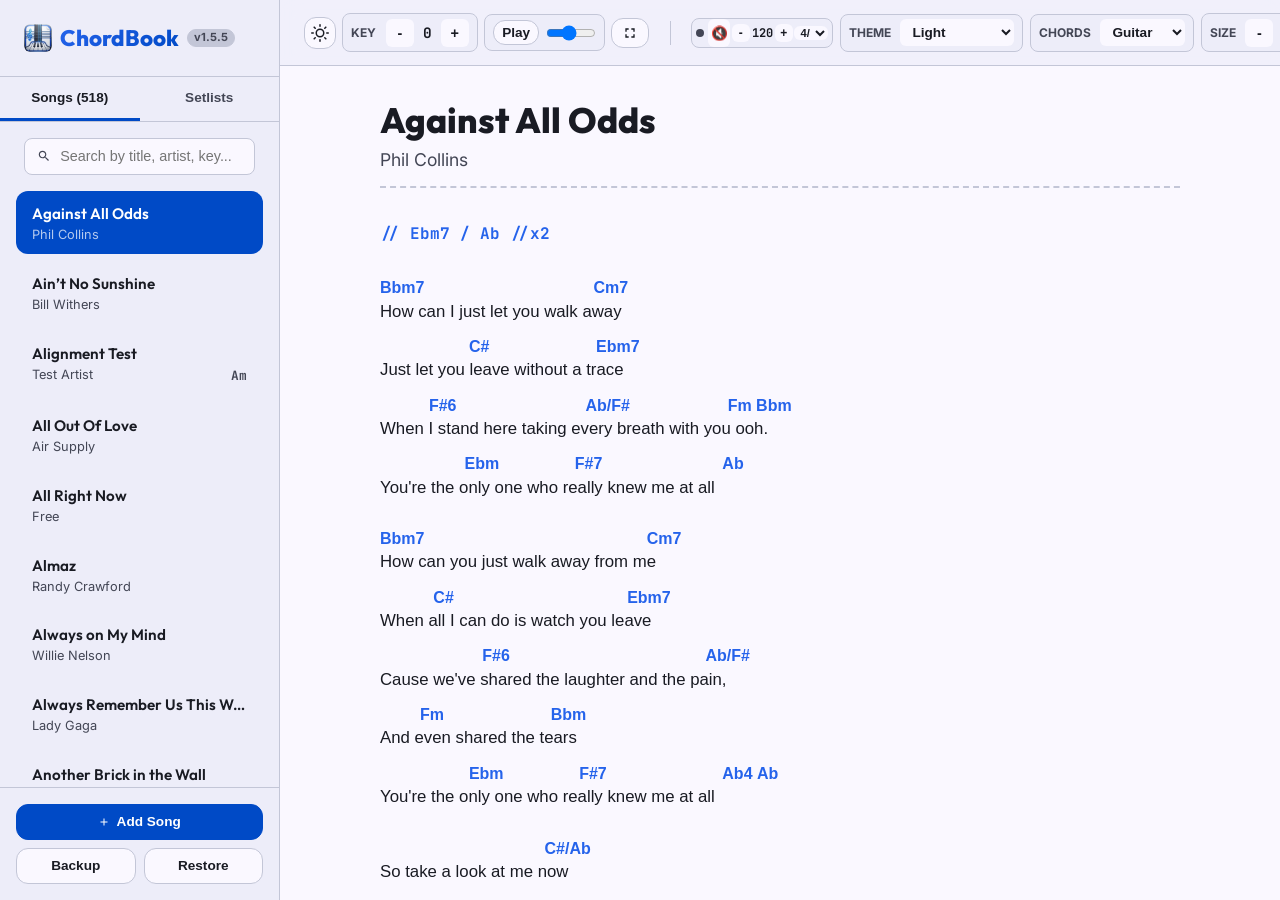
==== android/app/src/main/assets/www/index.html @ f45c994e "Fix Google Sign-in missing Toast, rename package to com.mymusic.songbook, and remove test artifacts" ====
<!DOCTYPE html>
<html lang="en">
<head>
  <meta charset="UTF-8">
  <meta name="viewport" content="width=device-width, initial-scale=1.0">
  <title>Dynamic HTML Songbook</title>
  <link rel="icon" type="image/png" href="favicon.png">
  <link href="https://fonts.googleapis.com/css2?family=Inter:wght@400;500;600;700&family=Outfit:wght@600;700&family=JetBrains+Mono:wght@700&family=Material+Symbols+Outlined:wght,FILL@100..700,0..1&display=swap" rel="stylesheet">
  <link rel="stylesheet" href="styles.css?v=14">
</head>
<body>

  <div class="app-container">
    
    <!-- Sidebar: Logo, Search, Song List -->
    <aside class="sidebar" id="sidebar">
      <div class="sidebar-header">
        <div style="display: flex; align-items: center; gap: 0.5rem; min-width: 0; flex: 1;">
          <img src="favicon.png" alt="Logo" style="width: 28px; height: 28px; border-radius: 6px; object-fit: cover; flex-shrink: 0;">
          <span class="logo">ChordBook</span>
          <span style="font-size: 0.7rem; color: var(--text-secondary); font-weight: 700; background: var(--border-color); padding: 2px 6px; border-radius: 12px; border: 1px solid var(--border-color); line-height: 1;">v1.5.5</span>
        </div>
        <button class="btn mobile-menu-btn" id="hide-sidebar-btn">×</button>
      </div>

      
      <!-- Sidebar Tabs -->
      <div class="sidebar-tabs">
        <button class="tab-btn active" id="tab-songs-btn">Songs</button>
        <button class="tab-btn" id="tab-setlists-btn">Setlists</button>
      </div>
      
      <!-- Search Input -->
      <div class="search-container" id="search-container">
        <div class="search-wrapper">
          <!-- Search Icon SVG -->
          <svg class="search-icon" viewBox="0 0 24 24">
            <path d="M15.5 14h-.79l-.28-.27C15.41 12.59 16 11.11 16 9.5 16 5.91 13.09 3 9.5 3S3 5.91 3 9.5 5.91 16 9.5 16c1.61 0 3.09-.59 4.23-1.57l.27.28v.79l5 4.99L20.49 19l-4.99-5zm-6 0C7.01 14 5 11.99 5 9.5S7.01 5 9.5 5 14 7.01 14 9.5 11.99 14 9.5 14z"/>
          </svg>
          <input type="text" class="search-input" id="search-input" placeholder="Search by title, artist, key..." autocomplete="off">
        </div>
      </div>
      
      <!-- List of Songs -->
      <nav class="song-list-container" id="song-list"></nav>
      
      <!-- List of Setlists -->
      <nav class="song-list-container" id="setlist-list" style="display: none; padding: 0.5rem 1rem;"></nav>
      
      <!-- Active Setlist Editor -->
      <div id="setlist-editor" style="display: none; flex-direction: column; flex: 1; min-height: 0; overflow: hidden; padding: 1rem; gap: 0.8rem;">
        <div style="display: flex; align-items: center; justify-content: space-between; gap: 0.3rem;">
          <button class="btn" id="setlist-back-btn" style="flex: none; padding: 4px 6px; font-size: 0.75rem;">← Back</button>
          <input type="text" id="setlist-name-input" class="form-control" style="font-weight: bold; font-size: 0.9rem; flex: 1; padding: 4px 6px;" placeholder="Setlist Name">
          <div id="share-setlist-group" style="display: none; align-items: center; gap: 0.3rem; margin-right: 0.3rem;" title="Publicly Share Setlist">
            <span style="font-size: 0.7rem; color: var(--text-secondary); font-weight: bold;">Public:</span>
            <label class="toggle-switch" style="transform: scale(0.85); margin-bottom: 0;">
              <input type="checkbox" id="setlist-share-checkbox">
              <span class="toggle-slider"></span>
            </label>
          </div>
          <button class="btn" id="setlist-import-btn" style="flex: none; padding: 4px 6px; font-size: 0.75rem;" title="Import Setlist from JSON">Imp</button>
          <button class="btn" id="setlist-export-btn" style="flex: none; padding: 4px 6px; font-size: 0.75rem;" title="Export Setlist to JSON">Exp</button>
          <button class="btn" id="setlist-delete-btn" style="flex: none; padding: 4px 6px; font-size: 0.75rem; background: #ef4444; color: white; border-color: #ef4444;" title="Delete Setlist">Del</button>
        </div>
        
        <!-- Add song to setlist dropdown -->
        <div class="form-group" style="margin-bottom: 0; position: relative;">
          <div class="search-wrapper" style="position: relative; width: 100%;">
            <svg class="search-icon" viewBox="0 0 24 24" style="width: 14px; height: 14px; fill: var(--text-secondary); pointer-events: none;">
              <path d="M15.5 14h-.79l-.28-.27C15.41 12.59 16 11.11 16 9.5 16 5.91 13.09 3 9.5 3S3 5.91 3 9.5 5.91 16 9.5 16c1.61 0 3.09-.59 4.23-1.57l.27.28v.79l5 4.99L20.49 19l-4.99-5zm-6 0C7.01 14 5 11.99 5 9.5S7.01 5 9.5 5 14 7.01 14 9.5 11.99 14 9.5 14z"/>
            </svg>
            <input type="text" class="search-input" id="setlist-add-song-search" placeholder="+ Add Song to Setlist..." style="padding: 0.4rem 0.8rem 0.4rem 2.2rem; font-size: 0.85rem;" autocomplete="off">
            <div id="setlist-add-song-dropdown" class="search-dropdown"></div>
          </div>
        </div>
        
        <!-- Setlist songs list -->
        <div id="setlist-songs-container" style="flex: 1; min-height: 0; overflow-y: auto; display: flex; flex-direction: column; gap: 0.4rem;"></div>
      </div>
      
      <!-- Sidebar Action Footers -->
      <div class="sidebar-footer" id="songs-footer" style="flex-direction: column; gap: 0.5rem;">
        <button class="btn btn-primary" id="new-song-btn" style="width: 100%;">
          <!-- Plus Icon SVG -->
          <svg width="12" height="12" viewBox="0 0 24 24" fill="currentColor">
            <path d="M19 13h-6v6h-2v-6H5v-2h6V5h2v6h6v2z"/>
          </svg>
          Add Song
        </button>
        <div style="display: flex; gap: 0.5rem; width: 100%;">
          <button class="btn" id="export-db-btn" title="Export all songs to JSON backup" style="flex: 1;">
            Backup
          </button>
          <button class="btn" id="restore-backup-btn" title="Restore songs data from the backup file on disk" style="flex: 1;">
            Restore
          </button>
        </div>
      </div>
      
      <div class="sidebar-footer" id="setlists-footer" style="display: none; gap: 0.5rem;">
        <button class="btn btn-primary" id="new-setlist-btn" style="padding: 0.6rem 0.8rem; font-size: 0.85rem; flex: 1;">
          <!-- Plus Icon SVG -->
          <svg width="12" height="12" viewBox="0 0 24 24" fill="currentColor">
            <path d="M19 13h-6v6h-2v-6H5v-2h6V5h2v6h6v2z"/>
          </svg>
          Create Setlist
        </button>
        <button class="btn" id="main-import-setlist-btn" style="padding: 0.6rem 0.8rem; font-size: 0.85rem; flex: 1;">
          <!-- Import Icon SVG -->
          <svg width="12" height="12" viewBox="0 0 24 24" fill="none" stroke="currentColor" stroke-width="2.5" stroke-linecap="round" stroke-linejoin="round">
            <path d="M21 15v4a2 2 0 0 1-2 2H5a2 2 0 0 1-2-2v-4"></path>
            <polyline points="7 10 12 15 17 10"></polyline>
            <line x1="12" y1="15" x2="12" y2="3"></line>
          </svg>
          Import
        </button>
        <input type="file" id="setlists-import-file" accept=".json" style="display: none;">
      </div>
    </aside>

    <!-- Main View Panel -->
    <main class="main-panel">
      
      <!-- Toolbar Controls -->
      <header class="toolbar" id="main-toolbar">
        
        <!-- Group 1: Operation -->
        <div class="toolbar-section">
          <button class="btn mobile-menu-btn" id="show-sidebar-btn">
            <svg width="16" height="16" viewBox="0 0 24 24" fill="currentColor">
              <path d="M3 18h18v-2H3v2zm0-5h18v-2H3v2zm0-7v2h18V6H3z"/>
            </svg>
          </button>
          
          <button class="btn" id="wake-lock-btn" title="Keep device screen awake during performance" style="flex: none; padding: 6px; position: relative;">
            <svg width="18" height="18" viewBox="0 0 24 24" fill="none" stroke="currentColor" stroke-width="2" stroke-linecap="round" stroke-linejoin="round">
              <circle cx="12" cy="12" r="5"></circle>
              <line x1="12" y1="1" x2="12" y2="3"></line>
              <line x1="12" y1="21" x2="12" y2="23"></line>
              <line x1="4.22" y1="4.22" x2="5.64" y2="5.64"></line>
              <line x1="18.36" y1="18.36" x2="19.78" y2="19.78"></line>
              <line x1="1" y1="12" x2="3" y2="12"></line>
              <line x1="21" y1="12" x2="23" y2="12"></line>
              <line x1="4.22" y1="19.78" x2="5.64" y2="18.36"></line>
              <line x1="18.36" y1="5.64" x2="19.78" y2="4.22"></line>
            </svg>
            <span class="wakelock-active-indicator" id="wakelock-indicator" style="display: none; background: var(--accent-color); width: 6px; height: 6px; border-radius: 50%; position: absolute; top: 2px; right: 2px;"></span>
          </button>

          <!-- Transpose Controls (Key) -->
          <div class="control-group" id="toolbar-transpose-group">
            <span class="control-label">Key</span>
            <button class="control-btn" id="transpose-dec-btn">-</button>
            <span class="control-value" id="transpose-val" style="min-width: 14px;">0</span>
            <button class="control-btn" id="transpose-inc-btn">+</button>
          </div>

          <!-- Auto Scroll controls (Play) -->
          <div class="control-group" id="toolbar-scroll-group">
            <button class="btn autoscroll-btn" id="scroll-toggle-btn" style="padding: 4px 8px; flex: none;">Play</button>
            <input type="range" id="scroll-speed-slider" min="1" max="10" value="5" style="width: 50px; cursor: pointer;">
          </div>

          <!-- Maximize Button (Fullscreen) -->
          <button class="btn" id="maximize-btn" title="Maximize Song (Fullscreen Mode)" style="flex: none; padding: 6px 10px;">
            <svg width="16" height="16" viewBox="0 0 24 24" fill="currentColor" style="display: block;">
              <path d="M7 14H5v5h5v-2H7v-3zm-2-4h2V7h3V5H5v5zm12 7h-3v2h5v-5h-2v3zM14 5v2h3v3h2V5h-5z"/>
            </svg>
          </button>

          <!-- Mobile Settings Trigger Button -->
          <button class="btn" id="mobile-settings-btn" title="Settings / Control Panel" style="flex: none; padding: 6px 10px;">
            <svg width="18" height="18" viewBox="0 0 24 24" fill="none" stroke="currentColor" stroke-width="2" stroke-linecap="round" stroke-linejoin="round">
              <circle cx="12" cy="12" r="3"></circle>
              <path d="M19.4 15a1.65 1.65 0 0 0 .33 1.82l.06.06a2 2 0 1 1-2.83 2.83l-.06-.06a1.65 1.65 0 0 0-1.82-.33 1.65 1.65 0 0 0-1 1.51V21a2 2 0 0 1-4 0v-.09A1.65 1.65 0 0 0 9 19.4a1.65 1.65 0 0 0-1.82.33l-.06.06a2 2 0 1 1-2.83-2.83l.06-.06a1.65 1.65 0 0 0 .33-1.82 1.65 1.65 0 0 0-1.51-1H3a2 2 0 0 1 0-4h.09A1.65 1.65 0 0 0 4.6 9a1.65 1.65 0 0 0-.33-1.82l-.06-.06a2 2 0 1 1 2.83-2.83l.06.06a1.65 1.65 0 0 0 1.82.33H9a1.65 1.65 0 0 0 1-1.51V3a2 2 0 0 1 4 0v.09a1.65 1.65 0 0 0 1 1.51 1.65 1.65 0 0 0 1.82-.33l.06-.06a2 2 0 1 1 2.83 2.83l-.06.06a1.65 1.65 0 0 0-.33 1.82V9a1.65 1.65 0 0 0 1.51 1H21a2 2 0 0 1 0 4h-.09a1.65 1.65 0 0 0-1.51 1z"></path>
            </svg>
          </button>
        </div>

        <div class="toolbar-actions" id="toolbar-actions">
          <div class="toolbar-actions-header" id="toolbar-actions-header">
            <h3>Control Panel</h3>
            <button class="btn" id="close-settings-btn" style="border: none; background: transparent; padding: 4px 8px; font-size: 1.2rem; cursor: pointer;">×</button>
          </div>

          <div class="toolbar-divider"></div>

          <!-- Group 2: Display -->
          <div class="toolbar-section">
            <!-- Metronome controls -->
            <div class="control-group" id="toolbar-metro-group" style="gap: 0.1rem; padding: 0 4px;">
              <span class="metro-led" id="metro-led" style="width: 8px; height: 8px; border-radius: 50%; background-color: var(--text-secondary); display: inline-block; margin-right: 2px; transition: background-color 0.05s ease, box-shadow 0.05s ease; flex-shrink: 0;"></span>
              <button class="control-btn" id="metro-toggle-btn" title="Toggle Metronome" style="font-size: 0.85rem; width: 22px; padding: 0; flex-shrink: 0;">🔇</button>
              <button class="control-btn" id="metro-bpm-dec-btn" style="width: 18px; height: 18px; font-size: 0.75rem; flex-shrink: 0;">-</button>
              <span class="control-value" id="metro-bpm-val" style="font-size: 0.75rem; min-width: 22px; flex-shrink: 0;">120</span>
              <button class="control-btn" id="metro-bpm-inc-btn" style="width: 18px; height: 18px; font-size: 0.75rem; flex-shrink: 0;">+</button>
              <select class="select-theme" id="metro-beats-select" style="font-size: 0.7rem; padding: 0 2px; width: 34px; cursor: pointer; flex-shrink: 0;">
                <option value="4">4/4</option>
                <option value="3">3/4</option>
                <option value="2">2/4</option>
                <option value="6">6/8</option>
              </select>
            </div>

            <!-- Theme Selection -->
            <div class="control-group">
              <span class="control-label">Theme</span>
              <select class="select-theme" id="theme-select">
                <option value="light">Light</option>
                <option value="dark">Dark</option>
                <option value="sepia">Sepia</option>
                <option value="oled">OLED Black</option>
              </select>
            </div>

            <!-- Chord Schema Selection -->
            <div class="control-group">
              <span class="control-label">Chords</span>
              <select class="select-theme" id="instrument-select" style="width: 85px;">
                <option value="guitar">Guitar</option>
                <option value="piano">Piano</option>
              </select>
            </div>

            <!-- Zoom / Size controls -->
            <div class="control-group">
              <span class="control-label">Size</span>
              <button class="control-btn" id="font-dec-btn">-</button>
              <span class="control-value" id="font-size-val">1.0x</span>
              <button class="control-btn" id="font-inc-btn">+</button>
            </div>
          </div>

          <div class="toolbar-divider"></div>

          <!-- Group 3: Management -->
          <div class="toolbar-section" style="margin-left: auto;">
            <!-- Setlist Selection -->
            <div class="control-group">
              <span class="control-label">Setlist</span>
              <select class="select-theme" id="toolbar-setlist-select" style="width: 100px; max-width: 120px;">
                <option value="">None</option>
              </select>
            </div>

            <!-- Toolbar Search -->
            <div class="search-wrapper" style="width: 180px; position: relative;">
              <svg class="search-icon" viewBox="0 0 24 24">
                <path d="M15.5 14h-.79l-.28-.27C15.41 12.59 16 11.11 16 9.5 16 5.91 13.09 3 9.5 3S3 5.91 3 9.5 5.91 16 9.5 16c1.61 0 3.09-.59 4.23-1.57l.27.28v.79l5 4.99L20.49 19l-4.99-5zm-6 0C7.01 14 5 11.99 5 9.5S7.01 5 9.5 5 14 7.01 14 9.5 11.99 14 9.5 14z"/>
              </svg>
              <input type="text" class="search-input" id="toolbar-search-input" placeholder="Search songs..." style="padding: 0.4rem 0.8rem 0.4rem 2.2rem; font-size: 0.85rem;" autocomplete="off">
              <div id="toolbar-search-dropdown" class="search-dropdown"></div>
            </div>

            <!-- User Auth Section -->
            <div class="control-group auth-container" style="border: none; padding: 0 0.2rem; background: transparent;">
              <div id="user-info" style="display: none; align-items: center; gap: 0.5rem; overflow: hidden; cursor: pointer;" title="Sign Out">
                <img id="user-avatar" src="" alt="User" style="width: 28px; height: 28px; border-radius: 50%; flex-shrink: 0; border: 2px solid var(--accent-color);">
                <span id="user-name" style="display: none;"></span>
              </div>
              <button class="btn" id="login-btn" style="padding: 0; width: 32px; height: 32px; border-radius: 50%; display: flex; align-items: center; justify-content: center; background: var(--bg-secondary); color: var(--text-secondary); border: 1px solid var(--border-color);" title="Sign in with Google">
                <svg width="18" height="18" viewBox="0 0 24 24" fill="none" stroke="currentColor" stroke-width="2" stroke-linecap="round" stroke-linejoin="round">
                  <path d="M20 21v-2a4 4 0 0 0-4-4H8a4 4 0 0 0-4 4v2"></path>
                  <circle cx="12" cy="7" r="4"></circle>
                </svg>
              </button>
              <button class="btn" id="logout-btn" style="display: none;">Sign Out</button>
            </div>
          </div>
        </div>
      </header>

      <!-- Gig Nav Container -->
      <div id="gig-nav-container" style="display: none;"></div>

      <!-- Content Viewer -->
      <section class="song-viewport" id="song-viewport">
        <!-- Rendered song layout lands here -->
        <div id="song-display-area"></div>
      </section>

      <!-- Setlists Dashboard View -->
      <section class="setlists-dashboard-view" id="setlists-dashboard-view">
        <!-- Header -->
        <div class="dashboard-header-container">
          <div class="dashboard-title-area">
            <h2>Manage Your Sets</h2>
            <p>Organize your songs for rehearsals, gigs, or study.</p>
          </div>
          <div class="dashboard-actions">
            <button class="btn" id="dashboard-import-setlist-btn">
              <span class="material-symbols-outlined" style="font-size: 18px; margin-right: 4px;">download</span>
              Import
            </button>
            <button class="btn btn-primary" id="dashboard-new-setlist-btn">
              <span class="material-symbols-outlined" style="font-size: 18px; margin-right: 4px;">add</span>
              Create Setlist
            </button>
          </div>
        </div>

        <!-- Stats Grid -->
        <div class="stats-row">
          <div class="stat-card">
            <div class="stat-card-icon">
              <span class="material-symbols-outlined">analytics</span>
            </div>
            <div class="stat-card-info">
              <span class="stat-card-label">Total Sets</span>
              <span class="stat-card-value" id="stats-total-sets">0</span>
            </div>
          </div>
          <div class="stat-card">
            <div class="stat-card-icon">
              <span class="material-symbols-outlined" style="font-variation-settings: 'FILL' 1;">music_note</span>
            </div>
            <div class="stat-card-info">
              <span class="stat-card-label">Total Songs</span>
              <span class="stat-card-value" id="stats-total-songs">0</span>
            </div>
          </div>
          <div class="stat-card">
            <div class="stat-card-icon">
              <span class="material-symbols-outlined">share</span>
            </div>
            <div class="stat-card-info">
              <span class="stat-card-label">Shared Sets</span>
              <span class="stat-card-value" id="stats-shared-sets">0</span>
            </div>
          </div>
          <div class="stat-card">
            <div class="stat-card-icon">
              <span class="material-symbols-outlined">cloud_done</span>
            </div>
            <div class="stat-card-info">
              <span class="stat-card-label">Sync Status</span>
              <span class="stat-card-value" id="stats-sync-status" style="color: #22c55e;">Healthy</span>
            </div>
          </div>
        </div>

        <!-- Bento Grid Setlists -->
        <div class="bento-grid" id="dashboard-setlists-grid">
          <!-- Dynamic cards will land here -->
        </div>

        <!-- Dashboard Footer -->
        <footer class="dashboard-footer">
          <p>© 2026 ChordBook Pro. All rights reserved.</p>
          <div class="dashboard-footer-links">
            <a href="#">Documentation</a>
            <a href="#">Keyboard Shortcuts</a>
            <a href="#">Support</a>
          </div>
        </footer>
      </section>

      <!-- Song Editor View -->
      <section class="song-editor-view" id="song-editor-view">
        <!-- Dedicated TopAppBar -->
        <header class="editor-top-bar">
          <div class="editor-top-bar-left">
            <button class="editor-back-btn" id="editor-back-btn">
              <span class="material-symbols-outlined">arrow_back</span>
              <span>Back</span>
            </button>
            <div class="editor-top-bar-divider"></div>
            <div class="editor-top-bar-links">
              <button class="editor-top-bar-link">Transpose</button>
              <button class="editor-top-bar-link">Tempo</button>
              <button class="editor-top-bar-link">Theme</button>
              <button class="editor-top-bar-link">Chords</button>
            </div>
          </div>
          <div class="editor-top-bar-right">
            <span class="editor-top-bar-icon material-symbols-outlined" id="editor-theme-toggle-btn" title="Toggle Theme">light_mode</span>
            <span class="editor-top-bar-icon material-symbols-outlined" id="editor-fullscreen-toggle-btn" title="Fullscreen Mode">fullscreen</span>
            <span class="editor-top-bar-icon material-symbols-outlined" title="More Options">more_vert</span>
          </div>
        </header>

        <div class="editor-scroll-container">
          <div class="editor-card">
            <!-- Form Header -->
            <div class="editor-header">
              <div class="editor-header-title">
                <h2 id="modal-title">Add New Song</h2>
                <p>Create or import a new song sheet for your library.</p>
              </div>
              <div class="form-group" id="import-docx-group" style="margin-bottom: 0;">
                <label for="form-import-file" style="display: flex; gap: 0.5rem; align-items: center; cursor: pointer; margin-bottom: 0;" class="btn">
                  <span class="material-symbols-outlined" style="font-size: 18px;">upload_file</span>
                  <span>Import from Word (.docx)</span>
                  <span id="import-status" style="font-size: 0.75rem; font-weight: normal; color: var(--accent-color);"></span>
                </label>
                <input type="file" id="form-import-file" accept=".docx" style="display: none;">
              </div>
            </div>

            <!-- Form Body -->
            <div class="editor-body">
              <input type="hidden" id="edit-song-id">

              <!-- Metadata Row -->
              <div class="editor-form-row">
                <div class="editor-form-group">
                  <label for="form-title">Song Title</label>
                  <input type="text" class="editor-input" id="form-title" placeholder="e.g. Hotel California" required>
                </div>
                <div class="editor-form-group">
                  <label for="form-artist">Artist / Performer</label>
                  <input type="text" class="editor-input" id="form-artist" placeholder="e.g. Eagles">
                </div>
                <div class="editor-form-group">
                  <label for="form-key">Original Key</label>
                  <select class="editor-input" id="form-key" style="cursor: pointer; height: 46px;">
                    <option value="">Select Key...</option>
                    <option value="C">C</option>
                    <option value="Cm">Cm</option>
                    <option value="C#">C# / Db</option>
                    <option value="C#m">C#m</option>
                    <option value="D">D</option>
                    <option value="Dm">Dm</option>
                    <option value="D#">D# / Eb</option>
                    <option value="D#m">D#m</option>
                    <option value="E">E</option>
                    <option value="Em">Em</option>
                    <option value="F">F</option>
                    <option value="Fm">Fm</option>
                    <option value="F#">F# / Gb</option>
                    <option value="F#m">F#m</option>
                    <option value="G">G</option>
                    <option value="Gm">Gm</option>
                    <option value="G#">G# / Ab</option>
                    <option value="G#m">G#m</option>
                    <option value="A">A</option>
                    <option value="Am">Am</option>
                    <option value="A#">A# / Bb</option>
                    <option value="A#m">A#m</option>
                    <option value="B">B</option>
                    <option value="Bm">Bm</option>
                  </select>
                </div>
              </div>

              <!-- Toggles and Remarks -->
              <div class="editor-form-row" style="align-items: start;">
                <div style="display: flex; flex-direction: column; gap: 1rem; flex: 1; width: 100%;">
                  <div class="editor-toggle-row">
                    <div class="editor-toggle-info">
                      <span class="editor-toggle-title">Right-to-Left</span>
                      <span class="editor-toggle-desc">Optimize for Hebrew or Arabic lyrics</span>
                    </div>
                    <label class="toggle-switch" style="margin-bottom: 0;">
                      <input type="checkbox" id="form-rtl">
                      <span class="toggle-slider"></span>
                    </label>
                  </div>

                  <div class="editor-toggle-row" id="share-song-group" style="display: none;">
                    <div class="editor-toggle-info">
                      <span class="editor-toggle-title">Share Globally</span>
                      <span class="editor-toggle-desc">Make this song public for others</span>
                    </div>
                    <label class="toggle-switch" style="margin-bottom: 0;">
                      <input type="checkbox" id="form-share">
                      <span class="toggle-slider"></span>
                    </label>
                  </div>
                </div>

                <div class="editor-form-group" id="remarks-group" style="display: none; flex: 1; width: 100%;">
                  <label for="form-remarks">Remarks / Comments (Only for this Setlist)</label>
                  <textarea class="editor-input" id="form-remarks" placeholder="Notes about performance, solo sections, or gear settings..." rows="3" style="resize: none; height: 110px;"></textarea>
                </div>
              </div>

              <!-- Editor Input -->
              <div class="editor-textarea-wrapper">
                <div class="editor-textarea-header">
                  <label for="form-text" style="font-size: 0.75rem; font-weight: 700; text-transform: uppercase; letter-spacing: 0.05em; color: var(--text-secondary);">Lyrics and Chords Sheet</label>
                  <span style="font-size: 0.75rem; color: var(--text-secondary); background: var(--bg-secondary); padding: 2px 8px; border-radius: 4px; border: 1px solid var(--border-color);">Hint: Write chords above lyrics</span>
                </div>
                
                <div class="editor-textarea-container">
                  <!-- Floating image container thumbnail list for document attachment if any -->
                  <div id="editor-image-preview-container" style="display: none; gap: 0.5rem; flex-wrap: wrap; padding: 0.5rem; background-color: var(--bg-secondary); border-bottom: 1px solid var(--border-color);"></div>
                  
                  <textarea class="editor-textarea-control" id="form-text" placeholder="Type chords directly above lyrics with spaces, like this:&#10;Am             C&#10;This is an example song" required></textarea>
                  
                  <!-- Live Preview overlay -->
                  <div class="editor-textarea-preview-display" id="editor-preview-display" style="display: none;"></div>

                  <!-- Floating Actions Bottom-Right -->
                  <div class="editor-floating-actions">
                    <button type="button" class="editor-floating-btn" id="editor-preview-toggle-btn" title="Preview Mode">
                      <span class="material-symbols-outlined">visibility</span>
                    </button>
                    <button type="button" class="editor-floating-btn" id="editor-format-chords-btn" title="Format Chords">
                      <span class="material-symbols-outlined">auto_fix_high</span>
                    </button>
                  </div>
                </div>
              </div>
            </div>

            <!-- Footer Actions -->
            <div class="editor-footer">
              <button type="button" class="btn-text-link-danger" id="delete-song-btn" style="display: none;">
                <span class="material-symbols-outlined">delete</span>
                <span>Delete Song</span>
              </button>
              <div style="flex: 1;"></div>
              <button class="btn" id="cancel-modal-btn" style="margin-right: 0.75rem;">Cancel</button>
              <button class="btn btn-primary" id="save-song-btn">
                <span class="material-symbols-outlined" style="font-size: 18px; margin-right: 4px;">save</span>
                Save Song
              </button>
            </div>
          </div>
        </div>
      </section>

    </main>

  </div>

  <!-- Chord Diagram Floating Tooltip -->
  <div class="chord-tooltip" id="chord-tooltip"></div>

  <!-- Restore Confirmation & Change Log Modal -->
  <div class="modal-overlay" id="restore-confirm-modal">
    <div class="modal-content" style="max-width: 600px;">
      <div class="modal-header">
        <h2>Restore Database Manager</h2>
        <button class="btn" id="close-restore-modal-btn" style="border: none; padding: 4px 8px; font-size: 1.2rem; cursor: pointer;">×</button>
      </div>
      <div class="modal-body" style="max-height: 400px; overflow-y: auto; display: flex; flex-direction: column; gap: 1rem;">
        
        <!-- State 1: Choose File or Revert -->
        <div id="restore-select-view" style="display: flex; flex-direction: column; gap: 1.2rem; padding: 0.5rem 0;">
          <p style="font-size: 0.9rem; color: var(--text-secondary); margin: 0;">
            Select a backup file (<code>.json</code> or <code>.js</code>) to restore your songs database, or revert to the previous state if you recently performed a restore.
          </p>
          
          <button class="btn btn-primary" id="restore-select-file-btn" style="width: 100%; padding: 0.75rem; font-size: 0.95rem;">
            📁 Select Backup File...
          </button>
          
          <div id="restore-undo-section" style="display: none; border-top: 1px dashed var(--border-color); padding-top: 1.2rem; flex-direction: column; gap: 0.6rem;">
            <h4 style="margin: 0; font-size: 0.85rem; text-transform: uppercase; color: var(--text-secondary); font-weight: 700;">Revert Last Restore</h4>
            <p style="font-size: 0.8rem; color: var(--text-secondary); margin: 0;">
              A safety backup was saved automatically before your last restore. You can undo the restore and revert to your previous database.
            </p>
            <button class="btn" id="restore-undo-btn" style="width: 100%; padding: 0.75rem; background-color: #eab308; color: black; border-color: #eab308; font-weight: 700;">
              ↩️ Undo Last Restore
            </button>
          </div>
        </div>

        <!-- State 2: Changelog view (after file selection) -->
        <div id="restore-changelog-view" style="display: none; flex-direction: column; gap: 1rem;">
          <p style="font-size: 0.9rem; color: var(--text-secondary); margin: 0;">
            Selected file: <strong id="restore-filename" style="color: var(--text-primary);">None</strong>
          </p>
          
          <!-- Summary Stats -->
          <div style="display: flex; gap: 1rem; margin-bottom: 0.5rem;">
            <div style="flex: 1; padding: 0.6rem; background: var(--bg-primary); border-radius: 8px; border: 1px solid var(--border-color); text-align: center;">
              <div style="font-size: 1.2rem; font-weight: bold; color: #22c55e;" id="restore-added-count">0</div>
              <div style="font-size: 0.75rem; color: var(--text-secondary); font-weight: 600;">Added</div>
            </div>
            <div style="flex: 1; padding: 0.6rem; background: var(--bg-primary); border-radius: 8px; border: 1px solid var(--border-color); text-align: center;">
              <div style="font-size: 1.2rem; font-weight: bold; color: #eab308;" id="restore-modified-count">0</div>
              <div style="font-size: 0.75rem; color: var(--text-secondary); font-weight: 600;">Modified</div>
            </div>
            <div style="flex: 1; padding: 0.6rem; background: var(--bg-primary); border-radius: 8px; border: 1px solid var(--border-color); text-align: center;">
              <div style="font-size: 1.2rem; font-weight: bold; color: #ef4444;" id="restore-deleted-count">0</div>
              <div style="font-size: 0.75rem; color: var(--text-secondary); font-weight: 600;">Deleted</div>
            </div>
          </div>

          <div id="restore-changelog-details" style="display: flex; flex-direction: column; gap: 0.8rem;">
            <!-- Diff sections will be populated dynamically -->
          </div>
        </div>

      </div>
      <div class="modal-footer">
        <button class="btn" id="cancel-restore-modal-btn">Cancel</button>
        <button class="btn primary" id="confirm-restore-btn" style="display: none;">Confirm & Apply</button>
      </div>
    </div>
  </div>

  <!-- New Setlist Modal -->
  <div class="modal-overlay" id="new-setlist-modal">
    <div class="modal-content" style="max-width: 400px;">
      <div class="modal-header">
        <h2 style="font-size: 1.1rem;">Create New Setlist</h2>
        <button class="btn" id="close-new-setlist-modal-btn" style="border: none; padding: 4px 8px; font-size: 1.2rem; cursor: pointer;">x</button>
      </div>
      <div class="modal-body" style="display: flex; flex-direction: column; gap: 1rem;">
        <div class="form-group">
          <label>Setlist Name</label>
          <input type="text" id="new-setlist-name" class="form-control" placeholder="e.g. Sunday Gig">
        </div>
        <div class="form-group" id="new-setlist-share-group" style="display: none; align-items: center; gap: 0.5rem;">
          <label class="toggle-switch" style="margin-bottom: 0;">
            <input type="checkbox" id="new-setlist-share-checkbox">
            <span class="toggle-slider"></span>
          </label>
          <label for="new-setlist-share-checkbox" style="margin: 0; cursor: pointer; font-size: 0.9rem; font-weight: bold;">Share Publicly</label>
        </div>
      </div>
      <div class="modal-footer">
        <button class="btn" id="cancel-new-setlist-modal-btn">Cancel</button>
        <button class="btn primary" id="create-new-setlist-btn">Create</button>
      </div>
    </div>
  </div>

  <input type="file" id="restore-file-input" accept=".js,.json" style="display: none;">

  <!-- Toast Notification Overlay -->
  <div class="toast" id="toast-notify">Action Successful</div>

  <!-- Floating Restore Toolbar Button -->
  <!-- Floating Fullscreen Controls (Minimized View) -->
  <div id="fullscreen-controls" class="fullscreen-controls" style="display: none; align-items: center;">
    <span class="control-label" style="font-size: 0.65rem; color: var(--text-primary); opacity: 0.8; font-weight: bold; margin-right: 0.2rem; user-select: none;">Speed</span>
    <input type="range" id="fullscreen-scroll-speed-slider" min="1" max="10" value="5" style="width: 60px; cursor: pointer; height: 12px; margin-right: 0.4rem; padding: 0;">
    <button class="btn autoscroll-btn" id="fullscreen-scroll-toggle-btn" title="Toggle Auto-Scroll" style="padding: 4px 8px; font-size: 0.75rem; border-radius: 4px; margin-right: 0.5rem; height: 26px; flex: none; width: auto;">Play</button>
    <div style="width: 1px; height: 16px; background-color: var(--border-color); margin-right: 0.5rem;"></div>
    <button class="btn" id="restore-btn" title="Exit Fullscreen" style="border: none; padding: 0; background: transparent; cursor: pointer; display: flex; align-items: center; justify-content: center; width: 24px; height: 24px; color: var(--text-primary); position: static; box-shadow: none;">
      <svg width="16" height="16" viewBox="0 0 24 24" fill="currentColor">
        <path d="M5 16h3v3h2v-5H5v2zm3-8H5v2h5V5H8v3zm6 11h2v-3h3v-2h-5v5zm2-11V5h-2v5h5V8h-3z"/>
      </svg>
    </button>
  </div>

  <!-- Backdrop for mobile settings bottom sheet -->
  <div class="bottom-sheet-backdrop" id="bottom-sheet-backdrop"></div>

  <!-- Firebase Compat SDK -->
  <script src="https://www.gstatic.com/firebasejs/10.12.0/firebase-app-compat.js"></script>
  <script src="https://www.gstatic.com/firebasejs/10.12.0/firebase-firestore-compat.js"></script>
  <script src="https://www.gstatic.com/firebasejs/10.12.0/firebase-auth-compat.js"></script>

  <!-- JavaScript Modules -->
  <script src="jszip.min.js"></script>
  <script src="transposer.js"></script>
  <script src="chord-db.js"></script>
  <script src="songs-data.js"></script>
  <script src="parser.js"></script>
  <script src="app.js?v=19"></script>
</body>
</html>
---- android/app/src/main/assets/www/styles.css ----
@import url('https://fonts.googleapis.com/css2?family=Inter:wght@300;400;500;600;700&family=Outfit:wght@400;500;600;700;800&family=JetBrains+Mono:wght@500;700&display=swap');

/* CSS Variables for Themes */
:root {
  /* Light Theme (Stitch Technical Minimalism) */
  --bg-primary: #faf8ff;
  --bg-secondary: #ededf9;
  --bg-surface-lowest: #ffffff;
  --text-primary: #191b23;
  --text-secondary: #434655;
  --accent-color: #004ac6;
  --accent-light: #d6e0f3;
  --border-color: #c3c6d7;
  --chord-color: #2563eb;
  --glass-bg: rgba(237, 237, 249, 0.7);
  --glass-border: rgba(195, 198, 215, 0.5);
  --shadow: 0 4px 6px -1px rgba(0, 0, 0, 0.03), 0 2px 4px -1px rgba(0, 0, 0, 0.01);
  --shadow-lg: 0 10px 15px -3px rgba(0, 0, 0, 0.03), 0 4px 6px -2px rgba(0, 0, 0, 0.02);
}

[data-theme="dark"] {
  /* Dark Theme (Stitch Technical Slate Blue) */
  --bg-primary: #191b23;
  --bg-secondary: #2e3039;
  --bg-surface-lowest: #12141c;
  --text-primary: #f0f0fb;
  --text-secondary: #c3c6d7;
  --accent-color: #b4c5ff;
  --accent-light: rgba(180, 197, 255, 0.15);
  --border-color: #434655;
  --chord-color: #b4c5ff;
  --glass-bg: rgba(46, 48, 57, 0.75);
  --glass-border: rgba(67, 70, 85, 0.5);
  --shadow: 0 4px 6px -1px rgba(0, 0, 0, 0.3), 0 2px 4px -1px rgba(0, 0, 0, 0.2);
  --shadow-lg: 0 10px 15px -3px rgba(0, 0, 0, 0.4), 0 4px 6px -2px rgba(0, 0, 0, 0.25);
}

[data-theme="sepia"] {
  /* Sepia Theme (Stitch Vintage Book) */
  --bg-primary: #f4ecd8;
  --bg-secondary: #e5dac1;
  --bg-surface-lowest: #faf6eb;
  --text-primary: #5B4636;
  --text-secondary: #7c6a59;
  --accent-color: #943700;
  --accent-light: rgba(148, 55, 0, 0.12);
  --border-color: #d0c2a5;
  --chord-color: #943700;
  --glass-bg: rgba(229, 218, 193, 0.75);
  --glass-border: rgba(208, 194, 165, 0.5);
  --shadow: 0 4px 6px -1px rgba(91, 70, 54, 0.08);
  --shadow-lg: 0 10px 15px -3px rgba(91, 70, 54, 0.12);
}

[data-theme="oled"] {
  /* OLED Black Theme (Extreme Contrast) */
  --bg-primary: #000000;
  --bg-secondary: #121212;
  --bg-surface-lowest: #000000;
  --text-primary: #ffffff;
  --text-secondary: #a3a3a3;
  --accent-color: #2563eb;
  --accent-light: rgba(37, 99, 235, 0.2);
  --border-color: #262626;
  --chord-color: #2563eb;
  --glass-bg: rgba(18, 18, 18, 0.85);
  --glass-border: rgba(38, 38, 38, 0.7);
  --shadow: 0 0 0 transparent;
  --shadow-lg: 0 0 0 transparent;
}

/* Global Reset and Base Styles */
* {
  box-sizing: border-box;
  margin: 0;
  padding: 0;
  -webkit-tap-highlight-color: transparent;
}

body {
  font-family: 'Inter', sans-serif;
  background-color: var(--bg-primary);
  color: var(--text-primary);
  height: 100vh;
  overflow: hidden;
  display: flex;
  transition: background-color 0.3s ease, color 0.3s ease;
}

/* Grid Layout for App */
.app-container {
  display: grid;
  grid-template-columns: 280px 1fr;
  width: 100%;
  height: 100%;
}

@media (max-width: 768px) {
  .app-container {
    grid-template-columns: 1fr;
  }
}

/* Sidebar Styling */
.sidebar {
  background-color: var(--bg-secondary);
  border-right: 1px solid var(--border-color);
  display: flex;
  flex-direction: column;
  height: 100%;
  overflow: hidden;
  transition: transform 0.3s ease, background-color 0.3s ease, border-color 0.3s ease;
  z-index: 100;
}

@media (max-width: 768px) {
  .sidebar {
    position: fixed;
    left: 0;
    top: 0;
    bottom: 0;
    width: 280px;
    transform: translateX(-100%);
  }
  .sidebar.active {
    transform: translateX(0);
    box-shadow: var(--shadow-lg);
  }
}

.sidebar-header {
  padding: 1.5rem;
  display: flex;
  align-items: center;
  justify-content: space-between;
  border-bottom: 1px solid var(--border-color);
}

.logo {
  font-family: 'Outfit', sans-serif;
  font-size: 1.4rem;
  font-weight: 800;
  background: linear-gradient(135deg, var(--chord-color), var(--accent-color));
  -webkit-background-clip: text;
  -webkit-text-fill-color: transparent;
}

.search-container {
  padding: 1rem 1.5rem;
}

.search-wrapper {
  position: relative;
  display: flex;
  align-items: center;
}

.search-input {
  width: 100%;
  padding: 0.6rem 0.8rem 0.6rem 2.2rem;
  border-radius: 8px;
  border: 1px solid var(--border-color);
  background-color: var(--bg-primary);
  color: var(--text-primary);
  font-size: 0.9rem;
  outline: none;
  transition: border-color 0.2s;
}

.search-input:focus {
  border-color: var(--accent-color);
}

.search-icon {
  position: absolute;
  left: 0.8rem;
  width: 14px;
  height: 14px;
  fill: var(--text-secondary);
}

/* Song List in Sidebar */
.song-list-container {
  flex: 1;
  min-height: 0;
  overflow-y: auto;
  padding: 0 1rem;
}

.song-item {
  display: flex;
  flex-direction: column;
  padding: 0.8rem 1rem;
  border-radius: 12px;
  margin-bottom: 0.4rem;
  cursor: pointer;
  transition: all 0.2s cubic-bezier(0.4, 0, 0.2, 1);
}
.song-item:active {
  transform: scale(0.97);
}

.song-item:hover {
  background-color: var(--accent-light);
}

.song-item.active {
  background-color: var(--accent-color);
}

.song-item.active .song-title {
  color: #ffffff;
}

.song-item.active .song-details {
  color: rgba(255, 255, 255, 0.7);
}

.song-title {
  font-family: 'Outfit', sans-serif;
  font-size: 0.95rem;
  font-weight: 600;
  color: var(--text-primary);
  margin-bottom: 0.25rem;
  white-space: nowrap;
  overflow: hidden;
  text-overflow: ellipsis;
}

.song-details {
  display: flex;
  justify-content: space-between;
  font-size: 0.8rem;
  color: var(--text-secondary);
}

.sidebar-footer {
  padding: 1rem;
  border-top: 1px solid var(--border-color);
  display: flex;
  gap: 0.5rem;
}

.btn {
  flex: 1;
  padding: 0.6rem 0.8rem;
  border-radius: 12px;
  border: 1px solid var(--border-color);
  background-color: var(--bg-primary);
  color: var(--text-primary);
  font-size: 0.85rem;
  font-weight: 600;
  cursor: pointer;
  display: inline-flex;
  align-items: center;
  justify-content: center;
  gap: 0.4rem;
  transition: all 0.2s cubic-bezier(0.4, 0, 0.2, 1);
}
.btn:active {
  transform: scale(0.96);
}

.btn:hover {
  background-color: var(--accent-light);
  border-color: var(--accent-color);
}

.btn-primary {
  background-color: var(--accent-color);
  color: #ffffff;
  border-color: var(--accent-color);
}

.btn-primary:hover {
  opacity: 0.9;
  background-color: var(--accent-color);
}

/* Main Display Panel */
.main-panel {
  display: flex;
  flex-direction: column;
  height: 100%;
  overflow: hidden;
}

/* Toolbar Area */
.toolbar {
  padding: 0.8rem 1.5rem;
  background-color: var(--glass-bg);
  backdrop-filter: blur(10px);
  -webkit-backdrop-filter: blur(10px);
  border-bottom: 1px solid var(--border-color);
  display: flex;
  align-items: center;
  justify-content: flex-start;
  flex-wrap: nowrap;
  overflow-x: auto;
  gap: 0.8rem;
  z-index: 50;
  transition: background-color 0.3s ease, border-color 0.3s ease;
  flex-shrink: 0;
  scrollbar-width: none; /* Firefox */
}
.toolbar::-webkit-scrollbar {
  display: none; /* Chrome/Safari */
}

.mobile-menu-btn {
  display: none;
}

@media (max-width: 768px) {
  .mobile-menu-btn {
    display: inline-flex;
  }
}

.control-group {
  display: flex;
  align-items: center;
  gap: 0.4rem;
  background-color: var(--bg-secondary);
  padding: 0.3rem 0.5rem;
  border-radius: 8px;
  border: 1px solid var(--border-color);
}

.control-label {
  font-size: 0.75rem;
  font-weight: 700;
  text-transform: uppercase;
  color: var(--text-secondary);
  margin-right: 0.2rem;
}

.control-btn {
  width: 28px;
  height: 28px;
  border-radius: 6px;
  border: none;
  background-color: var(--bg-primary);
  color: var(--text-primary);
  font-weight: bold;
  font-size: 0.9rem;
  cursor: pointer;
  display: flex;
  align-items: center;
  justify-content: center;
  transition: background-color 0.1s;
}

.control-btn:hover {
  background-color: var(--accent-light);
}

.control-value {
  font-family: 'JetBrains Mono', monospace;
  font-size: 0.9rem;
  font-weight: bold;
  min-width: 24px;
  text-align: center;
}

.select-theme {
  padding: 0.3rem 0.5rem;
  border-radius: 6px;
  border: none;
  background-color: var(--bg-primary);
  color: var(--text-primary);
  font-size: 0.85rem;
  font-weight: 600;
  outline: none;
  cursor: pointer;
}

/* Song Reader Viewport */
.song-viewport {
  flex: 1;
  min-height: 0;
  overflow-y: auto;
  padding: 2rem 3rem;
  scroll-behavior: auto;
}

@media (max-width: 480px) {
  .song-viewport {
    padding: 1.5rem 1rem;
  }
}

.song-container {
  max-width: 800px;
  margin: 0 auto;
}

/* RTL Specific Styles for Hebrew */
.song-container.rtl {
  direction: rtl;
  text-align: right;
}

.song-container.rtl .song-header h1 {
  font-family: 'Inter', sans-serif;
}

.song-header {
  margin-bottom: 2rem;
  border-bottom: 2px dashed var(--border-color);
  padding-bottom: 1rem;
}

.song-header h1 {
  font-family: 'Outfit', sans-serif;
  font-size: 2.2rem;
  font-weight: 800;
  color: var(--text-primary);
  margin-bottom: 0.4rem;
}

.song-header .artist {
  font-size: 1.1rem;
  color: var(--text-secondary);
}

/* Song Body Paragraphs */
.song-section-header {
  font-family: 'Outfit', sans-serif;
  font-size: 1em;
  font-weight: 700;
  color: var(--accent-color);
  margin-top: 1.5rem;
  margin-bottom: 0.8rem;
  text-transform: uppercase;
  letter-spacing: 0.05em;
}

.song-container.rtl .song-section-header {
  font-family: 'Inter', sans-serif; /* Cleaner Hebrew sans-serif */
}

.song-paragraph {
  margin-bottom: 1.8rem;
}

.chord-lyric-line {
  display: flex;
  flex-wrap: wrap;
  line-height: 2.2; /* Expands height to make room for chords */
  margin-bottom: 0.4rem;
}

.chord-lyric-pair {
  display: flex;
  flex-direction: column;
  margin-bottom: 0.8rem;
  overflow-wrap: break-word;
}

.chord-lyric-pair .chord-only-line,
.chord-lyric-pair .lyric-only-line {
  margin-bottom: 0;
  line-height: 1.4;
  font-family: Arial, sans-serif;
  white-space: pre-wrap;
  unicode-bidi: plaintext;
}

.chord-lyric-pair .chord {
  font-family: Arial, sans-serif;
  font-size: 1em;
  padding: 0;
  background-color: transparent;
}

.chord-only-line {
  display: block;
  white-space: pre;
  font-family: 'JetBrains Mono', monospace;
  line-height: 1.8;
  margin-bottom: 0.4rem;
  text-align: left;
  unicode-bidi: plaintext;
}

.chord-only-line .chord {
  position: relative;
  top: 0;
  left: auto !important;
  right: auto !important;
  display: inline-block;
  background-color: transparent;
  padding: 0;
  font-size: 1em;
}

.song-container.rtl .chord-only-line {
  text-align: right;
}

.lyric-only-line {
  font-family: 'Inter', sans-serif;
  font-size: 1.05em;
  color: var(--text-primary);
  margin-bottom: 0.4rem;
  line-height: 1.6;
}

/* Chord Segment Styling */
.chord-segment {
  display: inline-flex;
  flex-direction: column;
  position: relative;
  margin-right: 0; /* Space is handled by text spaces */
  vertical-align: bottom;
}

.song-container.rtl .chord-segment {
  margin-right: 0;
  margin-left: 0;
}

.chord {
  position: absolute;
  top: -1.05em;
  left: 0;
  font-family: 'JetBrains Mono', monospace;
  font-weight: 700;
  color: var(--chord-color);
  font-size: 0.85em;
  line-height: 1.2;
  white-space: nowrap;
  cursor: pointer;
  user-select: none;
  background-color: var(--bg-primary); /* Masks lyrics behind chords if they overlap slightly */
  padding: 0 2px;
  border-radius: 3px;
  transition: color 0.1s, transform 0.1s;
}

.chord:hover {
  color: var(--accent-color);
  transform: scale(1.08);
}

.song-container.rtl .chord-lyric-line {
  direction: rtl;
}

.song-container.rtl .chord-segment {
  direction: rtl;
}

.song-container.rtl .chord {
  left: auto;
  direction: ltr; /* Chords are always LTR (English letters) */
}

.lyric-text {
  font-family: 'Inter', sans-serif;
  font-size: 1.05em;
  color: var(--text-primary);
  white-space: pre;
}

/* Chord Popup Modal */
.chord-tooltip {
  position: fixed;
  background-color: var(--bg-secondary);
  border: 1px solid var(--border-color);
  border-radius: 12px;
  box-shadow: var(--shadow-lg);
  padding: 0.8rem;
  display: none;
  z-index: 1000;
  pointer-events: none;
  transform: translate(-50%, -105%);
}

.chord-tooltip.active {
  display: block;
}

/* Chord Diagram SVG variables overrides */
.chord-svg {
  --text-color: var(--text-primary);
  --border-color: var(--border-color);
  --accent-color: var(--chord-color);
  --muted-color: var(--text-secondary);
}

/* Wake Lock UI notification */
.wakelock-active-indicator {
  width: 8px;
  height: 8px;
  border-radius: 50%;
  background-color: #22c55e;
  box-shadow: 0 0 8px #22c55e;
  display: inline-block;
}

/* Metronome LED Flash Indicator */
.metro-led {
  width: 8px;
  height: 8px;
  border-radius: 50%;
  background-color: var(--text-secondary);
  display: inline-block;
  transition: background-color 0.05s ease, box-shadow 0.05s ease;
}

/* Auto-scroll active indicator */
.autoscroll-btn.active {
  background-color: var(--accent-color);
  color: white;
}

/* Modal and Uploader overlays */
.modal-overlay {
  position: fixed;
  top: 0;
  left: 0;
  right: 0;
  bottom: 0;
  background-color: rgba(0, 0, 0, 0.5);
  display: none;
  align-items: center;
  justify-content: center;
  z-index: 500;
  backdrop-filter: blur(4px);
}

.modal-overlay.active {
  display: flex;
}

.modal-content {
  background-color: var(--bg-secondary);
  border: 1px solid var(--border-color);
  border-radius: 16px;
  box-shadow: var(--shadow-lg);
  width: 90%;
  max-width: 500px;
  padding: 1.5rem;
  display: flex;
  flex-direction: column;
  gap: 1rem;
}

.modal-header {
  display: flex;
  align-items: center;
  justify-content: space-between;
}

.modal-header h2 {
  font-family: 'Outfit', sans-serif;
  font-size: 1.25rem;
  font-weight: 700;
}

.modal-body {
  display: flex;
  flex-direction: column;
  gap: 0.8rem;
}

.form-group {
  display: flex;
  flex-direction: column;
  gap: 0.3rem;
}

.form-group label {
  font-size: 0.8rem;
  font-weight: bold;
  color: var(--text-secondary);
}

.form-control {
  padding: 0.6rem 0.8rem;
  border-radius: 8px;
  border: 1px solid var(--border-color);
  background-color: var(--bg-primary);
  color: var(--text-primary);
  font-size: 0.9rem;
  outline: none;
}

.form-control:focus {
  border-color: var(--accent-color);
}

.textarea-control {
  min-height: 150px;
  resize: vertical;
}

.modal-footer {
  display: flex;
  justify-content: flex-end;
  gap: 0.5rem;
  margin-top: 0.5rem;
}

/* Add/Edit Song Modal specific layout improvements */
#song-modal .modal-content {
  max-width: 950px;
  width: 95%;
  max-height: 95vh;
}

#song-modal .modal-body {
  max-height: calc(95vh - 140px);
  overflow-y: auto;
}

#song-modal .textarea-control {
  min-height: 450px;
  font-family: Arial, sans-serif;
  font-size: 0.95rem;
  line-height: 1.6;
  letter-spacing: 0;
}

#song-modal .textarea-control.rtl {
  direction: rtl;
  text-align: right;
  unicode-bidi: plaintext;
}

/* Highlight text formatting in song sheet */
.song-highlight {
  background-color: #fef08a; /* Soft bright yellow in light theme */
  color: #1e293b; /* Dark text for contrast */
  padding: 0 4px;
  border-radius: 4px;
  font-weight: 500;
}

/* For dark / OLED / sepia themes, we override highlight colors */
[data-theme="dark"] .song-highlight,
[data-theme="oled"] .song-highlight {
  background-color: #ca8a04; /* Soft gold/amber in dark mode */
  color: #ffffff;
}

[data-theme="sepia"] .song-highlight {
  background-color: #d97706; /* Warm deep orange/gold in sepia */
  color: #ffffff;
}

/* Empty State */
.empty-state {
  display: flex;
  flex-direction: column;
  align-items: center;
  justify-content: center;
  height: 100%;
  color: var(--text-secondary);
  text-align: center;
  padding: 2rem;
}

.empty-state h2 {
  font-family: 'Outfit', sans-serif;
  color: var(--text-primary);
  margin-bottom: 0.5rem;
}

/* Toast Message */
.toast {
  position: fixed;
  bottom: 2rem;
  left: 50%;
  transform: translateX(-50%) translateY(100px);
  background-color: var(--text-primary);
  color: var(--bg-primary);
  padding: 0.8rem 1.5rem;
  border-radius: 30px;
  font-size: 0.9rem;
  font-weight: 600;
  box-shadow: var(--shadow-lg);
  z-index: 2000;
  transition: transform 0.3s cubic-bezier(0.175, 0.885, 0.32, 1.275);
}

.toast.active {
  transform: translateX(-50%) translateY(0);
}

/* Scan Note Image Styling */
.song-image-container {
  text-align: inherit; /* Matches text alignment (right-aligned in RTL, left-aligned in LTR) */
  margin: 1.5rem 0;
  width: 100%;
}

.song-image {
  display: inline-block;
  max-width: 100%;
  height: auto;
  border-radius: 12px;
  box-shadow: var(--shadow);
  border: 1px solid var(--border-color);
  transition: filter 0.3s ease, transform 0.2s ease, box-shadow 0.2s ease, max-width 0.3s ease;
  background-color: #ffffff; /* Preserves visual clarity if some regions are transparent */
  cursor: zoom-out;
}

.song-image:hover {
  transform: scale(1.01);
  box-shadow: var(--shadow-lg);
}

.song-image.expanded {
  max-width: 15%;
  cursor: zoom-in;
}

@media (max-width: 768px) {
  .song-image {
    max-width: 100%;
  }
}

/* Theme-Specific Filters for Scan Images */
[data-theme="dark"] .song-image,
[data-theme="oled"] .song-image {
  filter: invert(0.9) hue-rotate(180deg) brightness(1.1) contrast(1.1);
}

[data-theme="sepia"] .song-image {
  filter: sepia(0.85) brightness(0.92) contrast(1.1);
}

/* Floating Search Dropdown for Toolbar */
.search-dropdown {
  position: absolute;
  top: 100%;
  left: 0;
  right: 0;
  background-color: var(--bg-secondary);
  border: 1px solid var(--border-color);
  border-radius: 8px;
  box-shadow: var(--shadow-lg);
  max-height: 280px;
  overflow-y: auto;
  z-index: 1000;
  margin-top: 0.3rem;
  display: none;
  animation: dropdownFadeIn 0.18s cubic-bezier(0.16, 1, 0.3, 1);
}

@keyframes dropdownFadeIn {
  from {
    opacity: 0;
    transform: translateY(-8px);
  }
  to {
    opacity: 1;
    transform: translateY(0);
  }
}

.search-dropdown-item {
  padding: 0.6rem 0.8rem;
  cursor: pointer;
  border-bottom: 1px solid var(--border-color);
  display: flex;
  flex-direction: column;
  gap: 0.1rem;
  text-align: left; /* Always align left for standard search text layout */
}

.search-dropdown-item:last-child {
  border-bottom: none;
}

.search-dropdown-item:hover,
.search-dropdown-item.highlighted {
  background-color: var(--accent-light);
}

.search-dropdown-item .title {
  font-size: 0.85rem;
  font-weight: 600;
  color: var(--text-primary);
}

.search-dropdown-item .artist {
  font-size: 0.75rem;
  color: var(--text-secondary);
}

/* Sidebar Tabs */
.sidebar-tabs {
  display: flex;
  border-bottom: 1px solid var(--border-color);
  background-color: var(--bg-secondary);
}

.tab-btn {
  flex: 1;
  padding: 0.8rem;
  border: none;
  background: transparent;
  color: var(--text-secondary);
  font-weight: 700;
  cursor: pointer;
  border-bottom: 3px solid transparent;
  font-size: 0.85rem;
  transition: all 0.2s ease;
}

.tab-btn:hover {
  color: var(--text-primary);
  background-color: var(--accent-light);
}

.tab-btn.active {
  color: var(--text-primary);
  border-bottom: 3px solid var(--accent-color);
}

/* Setlist Editor Styles */
.setlist-song-row {
  display: flex;
  align-items: center;
  justify-content: space-between;
  padding: 0.6rem 0.8rem;
  background-color: var(--bg-primary);
  border: 1px solid var(--border-color);
  border-radius: 8px;
  transition: background-color 0.2s, border-color 0.2s;
  gap: 0.5rem;
}

.setlist-song-row:hover {
  border-color: var(--accent-color);
  background-color: var(--accent-light);
}

.setlist-song-info {
  flex: 1;
  cursor: pointer;
  min-width: 0; /* allows text truncation */
}

.setlist-song-title {
  font-family: 'Outfit', sans-serif;
  font-size: 0.85rem;
  font-weight: 600;
  color: var(--text-primary);
  white-space: nowrap;
  overflow: hidden;
  text-overflow: ellipsis;
}

.setlist-song-artist {
  font-size: 0.75rem;
  color: var(--text-secondary);
  white-space: nowrap;
  overflow: hidden;
  text-overflow: ellipsis;
}

.setlist-song-controls {
  display: flex;
  align-items: center;
  gap: 0.25rem;
  flex-shrink: 0;
}

.setlist-song-key-badge {
  font-family: 'JetBrains Mono', monospace;
  font-size: 0.7rem;
  font-weight: 700;
  padding: 2px 6px;
  background-color: var(--bg-secondary);
  border: 1px solid var(--border-color);
  border-radius: 4px;
  color: var(--text-primary);
  min-width: 32px;
  text-align: center;
}

.setlist-row-btn {
  width: 22px;
  height: 22px;
  border-radius: 4px;
  border: 1px solid var(--border-color);
  background-color: var(--bg-primary);
  color: var(--text-primary);
  font-size: 0.65rem;
  cursor: pointer;
  display: flex;
  align-items: center;
  justify-content: center;
  transition: all 0.15s ease;
}

.setlist-row-btn:hover:not(:disabled) {
  background-color: var(--accent-light);
  border-color: var(--accent-color);
}

.setlist-row-btn:disabled {
  opacity: 0.3;
  cursor: not-allowed;
}

.export-setlist-btn:hover {
  color: var(--accent-color) !important;
  background-color: var(--accent-light) !important;
}

#gig-nav-container {
  width: 100%;
  padding: 10px 15px;
  box-sizing: border-box;
}

/* Floating Setlist Gig Navigation Bar */
.setlist-gig-nav {
  display: flex;
  align-items: center;
  justify-content: space-between;
  padding: 0.6rem 1rem;
  background-color: var(--bg-secondary);
  border: 1px solid var(--border-color);
  border-radius: 12px;
  max-width: 800px;
  margin: 0 auto;
  box-shadow: var(--shadow);
  gap: 1rem;
  direction: ltr;
}

.gig-nav-btn {
  flex: none !important;
  font-size: 0.8rem !important;
  padding: 6px 12px !important;
}

.gig-nav-info {
  display: flex;
  flex-direction: column;
  align-items: center;
  gap: 0.1rem;
  text-align: center;
}

.gig-setlist-name {
  font-family: 'Outfit', sans-serif;
  font-weight: 700;
  font-size: 0.9rem;
  color: var(--accent-color);
}

.gig-song-counter {
  font-size: 0.75rem;
  color: var(--text-secondary);
  font-weight: 500;
}

/* Fullscreen / Maximize Mode Layout */
.app-container.fullscreen {
  grid-template-columns: 1fr;
}

.app-container.fullscreen .sidebar {
  display: none !important;
}

.app-container.fullscreen .toolbar {
  display: none !important;
}

/* Floating Restore Button styling */
.restore-btn {
  position: fixed;
  top: 1rem;
  right: 1.5rem;
  z-index: 1000;
  width: 40px;
  height: 40px;
  border-radius: 50%;
  background-color: var(--glass-bg);
  backdrop-filter: blur(12px);
  -webkit-backdrop-filter: blur(12px);
  border: 1px solid var(--glass-border);
  box-shadow: var(--shadow-lg);
  color: var(--text-primary);
  display: flex;
  align-items: center;
  justify-content: center;
  cursor: pointer;
  transition: transform 0.2s cubic-bezier(0.175, 0.885, 0.32, 1.275), background-color 0.2s, border-color 0.2s;
  padding: 0;
}

.restore-btn:hover {
  transform: scale(1.1) translateY(-2px);
  background-color: var(--accent-light);
  border-color: var(--accent-color);
  color: var(--accent-color);
}

.restore-btn svg {
  display: block;
}

/* Editor Toolbar Uniform Buttons */
.editor-toolbar .btn {
  padding: 6px;
  flex: none;
  width: 32px;
  height: 32px;
  display: inline-flex;
  align-items: center;
  justify-content: center;
  border-radius: 6px;
}

/* Green Highlight text formatting in song sheet */
.song-highlight-green {
  background-color: #bbf7d0; /* Soft bright green in light theme */
  color: #1e293b; /* Dark text for contrast */
  padding: 0 4px;
  border-radius: 4px;
  font-weight: 500;
}

/* For dark / OLED / sepia themes, we override green highlight colors */
[data-theme="dark"] .song-highlight-green,
[data-theme="oled"] .song-highlight-green {
  background-color: #15803d; /* Soft dark/forest green in dark mode */
  color: #ffffff;
}

[data-theme="sepia"] .song-highlight-green {
  background-color: #166534; /* Soft dark forest green in sepia */
  color: #ffffff;
}

/* Floating Fullscreen Controls (Minimized View) */
.fullscreen-controls {
  position: fixed;
  top: 15px;
  right: 15px;
  background-color: var(--glass-bg);
  backdrop-filter: blur(12px);
  -webkit-backdrop-filter: blur(12px);
  border: 1px solid var(--glass-border);
  border-radius: 8px;
  padding: 6px 12px;
  display: flex;
  align-items: center;
  gap: 0.4rem;
  box-shadow: var(--shadow-lg);
  z-index: 1000;
  transition: opacity 0.2s ease;
  opacity: 0.85;
}

.fullscreen-controls:hover {
  opacity: 1;
}

/* Toggle Switch */
.toggle-switch {
  position: relative;
  display: inline-block;
  width: 36px;
  height: 20px;
}
.toggle-switch input {
  opacity: 0;
  width: 0;
  height: 0;
}
.toggle-slider {
  position: absolute;
  cursor: pointer;
  top: 0; left: 0; right: 0; bottom: 0;
  background-color: var(--border-color);
  transition: .2s;
  border-radius: 20px;
}
.toggle-slider:before {
  position: absolute;
  content: "";
  height: 14px;
  width: 14px;
  left: 3px;
  bottom: 3px;
  background-color: white;
  transition: .2s;
  border-radius: 50%;
  box-shadow: 0 1px 3px rgba(0,0,0,0.3);
}
input:checked + .toggle-slider {
  background-color: var(--accent-color);
}
input:checked + .toggle-slider:before {
  transform: translateX(16px);
}

/* Toolbar Groups */
.toolbar-section {
  display: flex;
  align-items: center;
  gap: 0.4rem;
  flex-wrap: nowrap;
  flex-shrink: 0;
}

.toolbar-divider {
  width: 1px;
  height: 24px;
  background-color: var(--border-color);
  margin: 0 0.5rem;
  flex-shrink: 0;
}

/* Mobile settings bottom sheet styles */
.toolbar-actions {
  display: contents;
}

.toolbar-actions-header {
  display: none;
}

#mobile-settings-btn {
  display: none;
}

.bottom-sheet-backdrop {
  position: fixed;
  top: 0;
  left: 0;
  right: 0;
  bottom: 0;
  background-color: rgba(0, 0, 0, 0.4);
  z-index: 400;
  opacity: 0;
  pointer-events: none;
  transition: opacity 0.25s cubic-bezier(0.16, 1, 0.3, 1);
  backdrop-filter: blur(2px);
  -webkit-backdrop-filter: blur(2px);
}

.bottom-sheet-backdrop.active {
  opacity: 1;
  pointer-events: auto;
}

@media (max-width: 768px) {
  #mobile-settings-btn {
    display: inline-flex;
  }

  .toolbar {
    overflow-x: hidden;
    justify-content: space-between;
    width: 100%;
    padding: 0.6rem 0.8rem;
    gap: 0.4rem;
  }

  .toolbar .toolbar-section {
    gap: 0.4rem;
    width: 100%;
    justify-content: space-between;
  }

  .toolbar .btn {
    flex: none !important;
    width: 36px;
    height: 36px;
    padding: 0 !important;
    display: inline-flex;
    align-items: center;
    justify-content: center;
  }

  .toolbar #scroll-toggle-btn {
    width: auto !important;
    padding: 0 12px !important;
  }

  .toolbar .toolbar-section .control-label {
    display: none; /* Hide 'Key' label to save horizontal space */
  }

  #scroll-speed-slider {
    display: none !important; /* Hide slider from top toolbar to prevent overflow */
  }

  .toolbar-actions {
    display: flex !important;
    flex-direction: column;
    position: fixed;
    bottom: 0;
    left: 0;
    right: 0;
    background-color: var(--bg-secondary);
    border-top: 1px solid var(--border-color);
    border-radius: 16px 16px 0 0;
    padding: 1.5rem;
    padding-bottom: calc(3rem + env(safe-area-inset-bottom, 0px));
    gap: 1rem;
    z-index: 500;
    box-shadow: 0 -10px 25px -5px rgba(0, 0, 0, 0.15), 0 -8px 10px -6px rgba(0, 0, 0, 0.1);
    transform: translateY(100%);
    transition: transform 0.3s cubic-bezier(0.16, 1, 0.3, 1);
    max-height: 85vh;
    overflow-y: auto;
  }

  .toolbar-actions.active {
    transform: translateY(0);
  }

  .toolbar-actions-header {
    display: flex;
    align-items: center;
    justify-content: space-between;
    width: 100%;
    border-bottom: 1px solid var(--border-color);
    padding-bottom: 0.8rem;
    margin-bottom: 0.2rem;
  }

  .toolbar-actions-header h3 {
    font-family: 'Outfit', sans-serif;
    font-size: 1.1rem;
    font-weight: 700;
    color: var(--text-primary);
  }

  .toolbar-actions-header #close-settings-btn {
    flex: none;
    width: 32px;
    height: 32px;
    padding: 0;
    border-radius: 50%;
    display: inline-flex;
    align-items: center;
    justify-content: center;
  }

  .toolbar-actions .toolbar-divider {
    width: 100%;
    height: 1px;
    margin: 0.2rem 0;
    background-color: var(--border-color);
  }

  .toolbar-actions .toolbar-section {
    flex-wrap: wrap;
    gap: 0.8rem;
    width: 100%;
  }

  .toolbar-actions .toolbar-section[style*="margin-left: auto"] {
    margin-left: 0 !important;
  }

  .toolbar-actions .control-group {
    flex-grow: 1;
    justify-content: space-between;
  }

  .toolbar-actions .control-group .control-label {
    display: inline-block; /* Ensure labels remain visible inside bottom sheet settings */
  }
  
  .toolbar-actions .control-group.auth-container {
    order: -1;
    width: 100%;
    margin-bottom: 0.5rem;
    justify-content: flex-start;
  }

  .toolbar-actions .search-wrapper {
    width: 100% !important;
  }

  .sidebar-header {
    padding: 1rem !important;
  }

  .sidebar-header #hide-sidebar-btn {
    flex: none !important;
    width: 32px;
    height: 32px;
    padding: 0 !important;
    border-radius: 50%;
    display: inline-flex !important;
    align-items: center;
    justify-content: center;
    font-size: 1.25rem;
    line-height: 1;
  }
}

/* ==========================================
   SETLISTS DASHBOARD BENTO STYLE
   ========================================== */
.setlists-dashboard-view {
  display: none;
  flex: 1;
  min-height: 0;
  overflow-y: auto;
  padding: 2rem;
}

.dashboard-header-container {
  display: flex;
  justify-content: space-between;
  align-items: center;
  margin-bottom: 2rem;
  flex-wrap: wrap;
  gap: 1rem;
}

.dashboard-title-area h2 {
  font-family: 'Outfit', sans-serif;
  font-size: 1.75rem;
  font-weight: 700;
  color: var(--text-primary);
  margin-bottom: 0.25rem;
}

.dashboard-title-area p {
  font-size: 0.9rem;
  color: var(--text-secondary);
}

.dashboard-actions {
  display: flex;
  gap: 0.75rem;
}

/* Stats Row */
.stats-row {
  display: grid;
  grid-template-columns: repeat(auto-fit, minmax(220px, 1fr));
  gap: 1rem;
  margin-bottom: 2.5rem;
}

.stat-card {
  display: flex;
  align-items: center;
  gap: 1rem;
  padding: 1.2rem;
  background-color: var(--bg-secondary);
  border: 1px solid var(--border-color);
  border-radius: 12px;
  box-shadow: var(--shadow);
  transition: transform 0.2s, box-shadow 0.2s;
}

.stat-card:hover {
  transform: translateY(-2px);
  box-shadow: var(--shadow-lg);
}

.stat-card-icon {
  width: 44px;
  height: 44px;
  border-radius: 50%;
  background-color: var(--accent-light);
  color: var(--accent-color);
  display: flex;
  align-items: center;
  justify-content: center;
}

.stat-card-icon .material-symbols-outlined {
  font-size: 22px;
}

.stat-card-info {
  display: flex;
  flex-direction: column;
}

.stat-card-label {
  font-size: 0.75rem;
  font-weight: 600;
  text-transform: uppercase;
  letter-spacing: 0.05em;
  color: var(--text-secondary);
  margin-bottom: 0.2rem;
}

.stat-card-value {
  font-family: 'Outfit', sans-serif;
  font-size: 1.4rem;
  font-weight: 700;
  color: var(--text-primary);
  line-height: 1.1;
}

/* Bento Grid */
.bento-grid {
  display: grid;
  grid-template-columns: repeat(auto-fill, minmax(280px, 1fr));
  gap: 1.5rem;
  margin-bottom: 2rem;
}

.bento-card {
  position: relative;
  background-color: var(--bg-secondary);
  border: 1px solid var(--border-color);
  border-radius: 12px;
  padding: 1.5rem;
  box-shadow: var(--shadow);
  display: flex;
  flex-direction: column;
  justify-content: space-between;
  min-height: 200px;
  cursor: pointer;
  transition: transform 0.25s cubic-bezier(0.4, 0, 0.2, 1), border-color 0.25s, box-shadow 0.25s;
}

.bento-card:hover {
  transform: translateY(-5px);
  border-color: var(--accent-color);
  box-shadow: var(--shadow-lg);
}

.bento-card:active {
  transform: scale(0.98) translateY(-3px);
}

.bento-card-header {
  display: flex;
  justify-content: space-between;
  align-items: flex-start;
  margin-bottom: 1rem;
}

.bento-card-icon {
  width: 48px;
  height: 48px;
  border-radius: 10px;
  background-color: var(--accent-light);
  color: var(--accent-color);
  display: flex;
  align-items: center;
  justify-content: center;
}

.bento-card-icon .material-symbols-outlined {
  font-size: 24px;
}

.bento-card-badge {
  font-size: 0.65rem;
  font-weight: 700;
  text-transform: uppercase;
  letter-spacing: 0.05em;
  padding: 3px 8px;
  border-radius: 4px;
  background-color: var(--accent-light);
  color: var(--accent-color);
}

.bento-card-badge.private {
  background-color: var(--border-color);
  color: var(--text-secondary);
}

.bento-card-body {
  flex: 1;
  display: flex;
  flex-direction: column;
  margin-bottom: 1.5rem;
}

.bento-card-title {
  font-family: 'Outfit', sans-serif;
  font-size: 1.25rem;
  font-weight: 700;
  color: var(--text-primary);
  margin-bottom: 0.4rem;
  line-height: 1.25;
}

.bento-card-desc {
  font-size: 0.85rem;
  color: var(--text-secondary);
  line-height: 1.4;
  overflow: hidden;
  text-overflow: ellipsis;
  display: -webkit-box;
  -webkit-line-clamp: 2;
  -webkit-box-orient: vertical;
}

.bento-card-footer {
  display: flex;
  justify-content: space-between;
  align-items: center;
  border-top: 1px solid var(--border-color);
  padding-top: 0.8rem;
  margin-top: auto;
}

.bento-card-meta {
  display: flex;
  align-items: center;
  gap: 0.4rem;
  font-size: 0.8rem;
  color: var(--text-secondary);
  font-weight: 500;
}

.bento-card-meta .material-symbols-outlined {
  font-size: 16px;
}

.bento-card-actions {
  display: flex;
  gap: 0.25rem;
}

.bento-card-action-btn {
  width: 28px;
  height: 28px;
  border-radius: 6px;
  border: 1px solid transparent;
  background: transparent;
  color: var(--text-secondary);
  display: flex;
  align-items: center;
  justify-content: center;
  cursor: pointer;
  transition: all 0.2s;
}

.bento-card-action-btn:hover {
  background-color: var(--border-color);
  color: var(--text-primary);
}

.bento-card-action-btn.delete:hover {
  background-color: #fee2e2;
  color: #ef4444;
}

/* Bento Card Placeholder */
.bento-card.placeholder {
  border: 2px dashed var(--border-color);
  background-color: transparent;
  align-items: center;
  justify-content: center;
  text-align: center;
  min-height: 200px;
}

.bento-card.placeholder:hover {
  border-color: var(--accent-color);
  background-color: var(--accent-light);
}

.bento-card-placeholder-icon {
  width: 44px;
  height: 44px;
  border-radius: 50%;
  border: 1px solid var(--border-color);
  display: flex;
  align-items: center;
  justify-content: center;
  color: var(--text-secondary);
  margin-bottom: 0.75rem;
  transition: all 0.2s;
}

.bento-card.placeholder:hover .bento-card-placeholder-icon {
  border-color: var(--accent-color);
  color: var(--accent-color);
  transform: scale(1.05);
}

.bento-card-placeholder-text {
  font-size: 0.9rem;
  font-weight: 600;
  color: var(--text-secondary);
}

.bento-card.placeholder:hover .bento-card-placeholder-text {
  color: var(--accent-color);
}

/* Dashboard Footer */
.dashboard-footer {
  margin-top: 3rem;
  padding-top: 1.5rem;
  border-top: 1px solid var(--border-color);
  display: flex;
  justify-content: space-between;
  align-items: center;
  flex-wrap: wrap;
  gap: 1rem;
  font-size: 0.8rem;
  color: var(--text-secondary);
}

.dashboard-footer-links {
  display: flex;
  gap: 1.5rem;
}

.dashboard-footer-links a {
  color: var(--text-secondary);
  text-decoration: none;
  transition: color 0.2s;
}

.dashboard-footer-links a:hover {
  color: var(--accent-color);
}

/* ==========================================
   FULL VIEWPORT SONG EDITOR CANVAS
   ========================================== */
/* ==========================================
   FULL VIEWPORT SONG EDITOR CANVAS
   ========================================== */
.song-editor-view {
  display: none;
  flex: 1;
  min-height: 0;
  flex-direction: column;
  overflow: hidden;
  background-color: var(--bg-primary);
}

.song-editor-view[style*="display: block"] {
  display: flex !important;
}

.editor-top-bar {
  display: flex;
  align-items: center;
  justify-content: space-between;
  height: 64px;
  padding: 0 2rem;
  background-color: var(--bg-secondary);
  border-bottom: 1px solid var(--border-color);
  flex-shrink: 0;
  transition: background-color 0.3s ease, border-color 0.3s ease;
}

.editor-top-bar-left {
  display: flex;
  align-items: center;
  gap: 1.5rem;
}

.editor-back-btn {
  display: flex;
  align-items: center;
  gap: 0.5rem;
  color: var(--accent-color);
  font-weight: 700;
  background: transparent;
  border: none;
  cursor: pointer;
  font-size: 0.85rem;
  text-decoration: none;
  transition: opacity 0.2s;
}
.editor-back-btn:hover {
  opacity: 0.8;
}

.editor-top-bar-divider {
  height: 24px;
  width: 1px;
  background-color: var(--border-color);
}

.editor-top-bar-links {
  display: flex;
  gap: 1rem;
}

.editor-top-bar-link {
  background: transparent;
  border: none;
  color: var(--text-secondary);
  font-size: 0.85rem;
  font-weight: 600;
  cursor: pointer;
  transition: color 0.2s;
}
.editor-top-bar-link:hover {
  color: var(--accent-color);
}

.editor-top-bar-right {
  display: flex;
  align-items: center;
  gap: 1rem;
}

.editor-top-bar-icon {
  color: var(--text-secondary);
  cursor: pointer;
  padding: 8px;
  border-radius: 50%;
  transition: background-color 0.2s;
  display: flex;
  align-items: center;
  justify-content: center;
}
.editor-top-bar-icon:hover {
  background-color: var(--border-color);
}

.editor-scroll-container {
  flex: 1;
  overflow-y: auto;
  padding: 2rem;
  display: flex;
  flex-direction: column;
}

.editor-card {
  width: 100%;
  max-width: 1200px;
  margin: 0 auto;
  background-color: var(--bg-surface-lowest);
  border: 1px solid var(--border-color);
  border-radius: 12px;
  box-shadow: var(--shadow-lg);
  overflow: hidden;
  display: flex;
  flex-direction: column;
  flex: 1;
}

.editor-header {
  padding: 1.5rem 2rem;
  border-bottom: 1px solid var(--border-color);
  display: flex;
  justify-content: space-between;
  align-items: center;
  background-color: var(--bg-secondary);
}

.editor-header-title h2 {
  font-family: 'Outfit', sans-serif;
  font-size: 1.5rem;
  font-weight: 700;
  color: var(--text-primary);
  margin-bottom: 0.2rem;
}

.editor-header-title p {
  font-size: 0.85rem;
  color: var(--text-secondary);
}

.editor-body {
  padding: 2rem;
  display: flex;
  flex-direction: column;
  flex: 1;
  gap: 2rem;
}

.editor-form-row {
  display: grid;
  grid-template-columns: repeat(auto-fit, minmax(200px, 1fr));
  gap: 1.5rem;
}

.editor-form-group {
  display: flex;
  flex-direction: column;
  gap: 0.4rem;
}

.editor-form-group label {
  font-size: 0.75rem;
  font-weight: 700;
  text-transform: uppercase;
  letter-spacing: 0.05em;
  color: var(--text-secondary);
}

.editor-input {
  width: 100%;
  padding: 0.75rem 1rem;
  border-radius: 8px;
  border: 1px solid var(--border-color);
  background-color: var(--bg-surface-lowest);
  color: var(--text-primary);
  font-size: 0.95rem;
  outline: none;
  transition: border-color 0.2s, box-shadow 0.2s;
}

.editor-input:focus {
  border-color: var(--accent-color);
  box-shadow: 0 0 0 3px var(--accent-light);
}

.editor-input.rtl {
  direction: rtl;
  text-align: right;
  unicode-bidi: plaintext;
}

.editor-toggle-row {
  display: flex;
  align-items: center;
  justify-content: space-between;
  padding: 0.8rem 1rem;
  background-color: var(--bg-secondary);
  border: 1px solid var(--border-color);
  border-radius: 8px;
}

.editor-toggle-info {
  display: flex;
  flex-direction: column;
}

.editor-toggle-title {
  font-size: 0.9rem;
  font-weight: 600;
  color: var(--text-primary);
}

.editor-toggle-desc {
  font-size: 0.75rem;
  color: var(--text-secondary);
}

.editor-textarea-wrapper {
  display: flex;
  flex-direction: column;
  flex: 1;
  gap: 0.5rem;
}

.editor-textarea-header {
  display: flex;
  justify-content: space-between;
  align-items: center;
}

.editor-textarea-container {
  position: relative;
  border-radius: 12px;
  border: 1px solid var(--border-color);
  background-color: var(--bg-surface-lowest);
  overflow: hidden;
  display: flex;
  flex-direction: column;
  flex: 1;
  min-height: 400px;
}

.editor-textarea-control {
  width: 100%;
  flex: 1;
  min-height: 400px;
  padding: 1.5rem;
  border: none;
  background-color: transparent;
  color: var(--text-primary);
  font-family: Arial, sans-serif;
  font-size: 0.95rem;
  line-height: 1.6;
  resize: none;
  outline: none;
  tab-size: 4;
}

.editor-textarea-control.rtl {
  direction: rtl;
  text-align: right;
  unicode-bidi: plaintext;
}

.editor-textarea-preview-display {
  position: absolute;
  top: 0;
  left: 0;
  right: 0;
  bottom: 0;
  padding: 1.5rem;
  background-color: var(--bg-surface-lowest);
  color: var(--text-primary);
  overflow-y: auto;
  border: none;
  outline: none;
}

/* Floating actions at bottom right of editor */
.editor-floating-actions {
  position: absolute;
  right: 1.25rem;
  bottom: 1.25rem;
  display: flex;
  gap: 0.5rem;
  opacity: 0;
  transition: opacity 0.2s ease;
  z-index: 10;
}

/* Move to left in RTL mode */
.editor-textarea-control.rtl ~ .editor-floating-actions {
  right: auto;
  left: 1.25rem;
}

.editor-textarea-container:hover .editor-floating-actions,
.editor-floating-actions:focus-within {
  opacity: 1;
}

/* Force visible on mobile/tablet or when active */
@media (max-width: 1024px) {
  .editor-floating-actions {
    opacity: 1;
  }
}

.editor-floating-btn {
  display: flex;
  align-items: center;
  justify-content: center;
  width: 36px;
  height: 36px;
  border-radius: 8px;
  border: 1px solid var(--border-color);
  background-color: var(--bg-surface-lowest);
  color: var(--text-secondary);
  cursor: pointer;
  box-shadow: var(--shadow);
  transition: all 0.2s;
}

.editor-floating-btn:hover {
  background-color: var(--bg-secondary);
  color: var(--accent-color);
  border-color: var(--accent-color);
}

.editor-footer {
  padding: 1.5rem 2rem;
  border-top: 1px solid var(--border-color);
  display: flex;
  justify-content: space-between;
  align-items: center;
  background-color: var(--bg-secondary);
}

.btn-text-link-danger {
  background: transparent !important;
  border: none !important;
  color: #ef4444 !important;
  font-weight: 600;
  display: inline-flex;
  align-items: center;
  gap: 0.4rem;
  cursor: pointer;
  transition: opacity 0.2s;
  padding: 0.5rem 0;
}
.btn-text-link-danger:hover {
  opacity: 0.8;
  background: transparent !important;
}
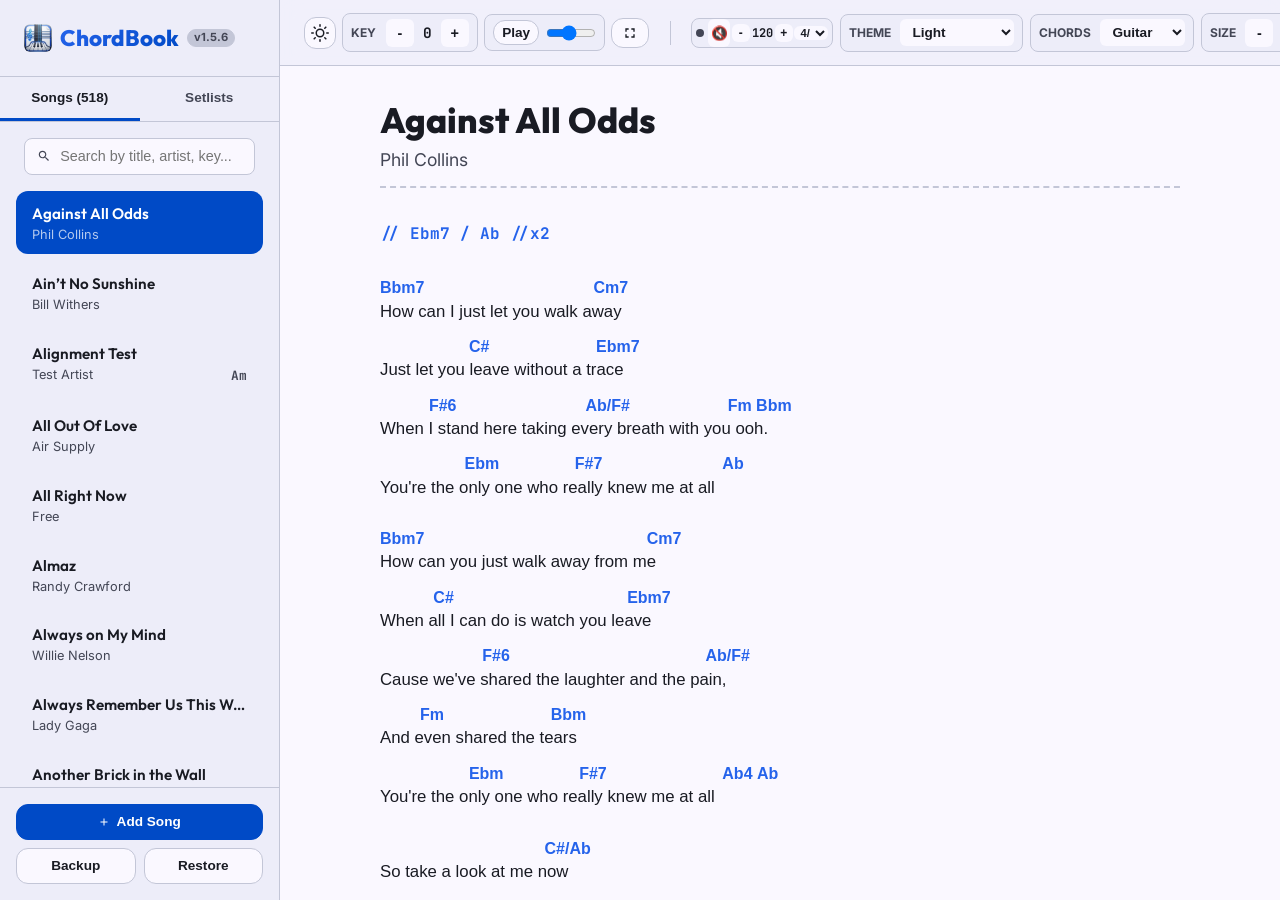
==== commit d6135ab8: "Bump version to 1.5.6" ====
--- a/android/app/src/main/assets/www/index.html
+++ b/android/app/src/main/assets/www/index.html
@@ -18,7 +18,7 @@
         <div style="display: flex; align-items: center; gap: 0.5rem; min-width: 0; flex: 1;">
           <img src="favicon.png" alt="Logo" style="width: 28px; height: 28px; border-radius: 6px; object-fit: cover; flex-shrink: 0;">
           <span class="logo">ChordBook</span>
-          <span style="font-size: 0.7rem; color: var(--text-secondary); font-weight: 700; background: var(--border-color); padding: 2px 6px; border-radius: 12px; border: 1px solid var(--border-color); line-height: 1;">v1.5.5</span>
+          <span style="font-size: 0.7rem; color: var(--text-secondary); font-weight: 700; background: var(--border-color); padding: 2px 6px; border-radius: 12px; border: 1px solid var(--border-color); line-height: 1;">v1.5.6</span>
         </div>
         <button class="btn mobile-menu-btn" id="hide-sidebar-btn">×</button>
       </div>
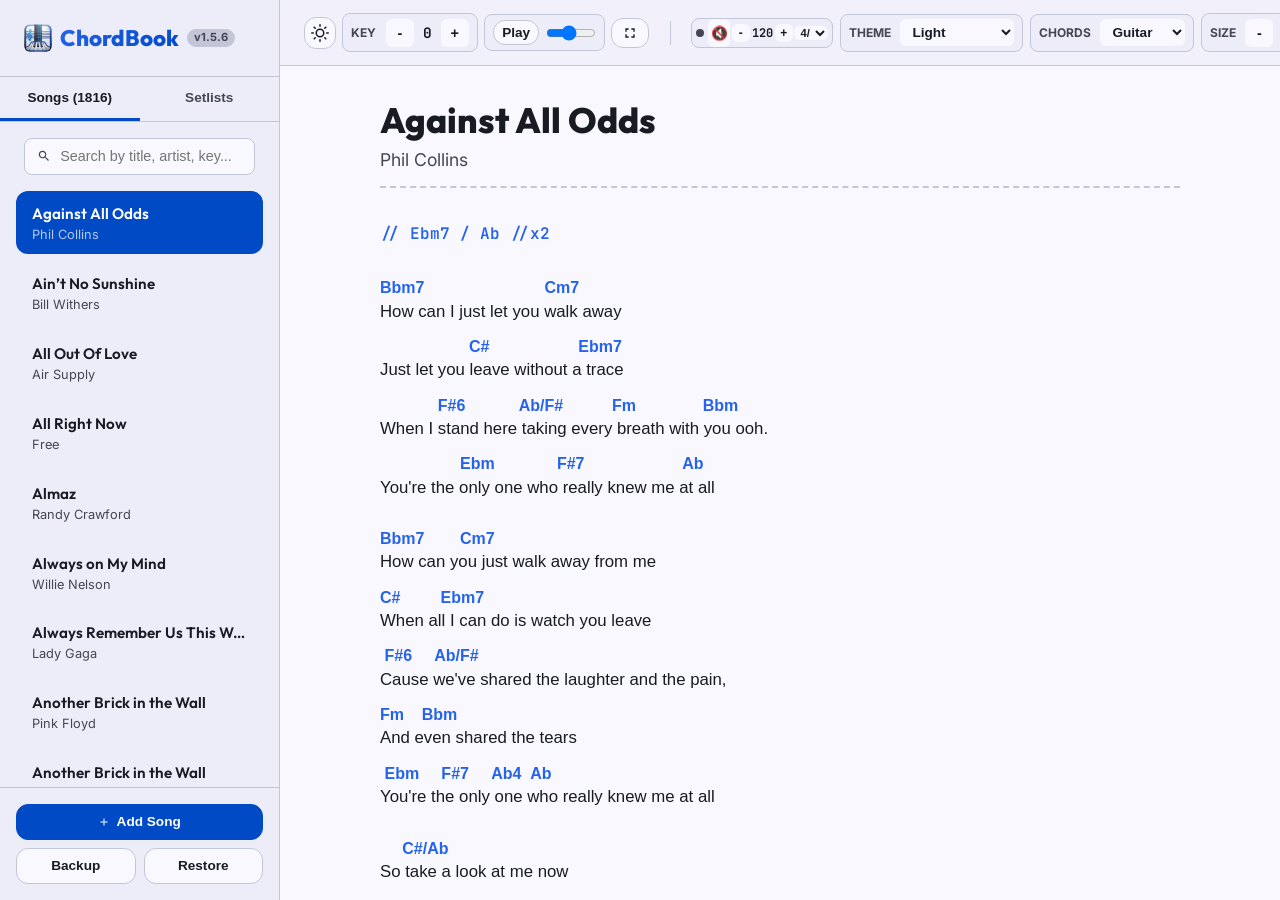
==== commit 984bf412: "APK" ====
--- a/android/app/src/main/assets/www/index.html
+++ b/android/app/src/main/assets/www/index.html
@@ -388,13 +388,22 @@
                 <h2 id="modal-title">Add New Song</h2>
                 <p>Create or import a new song sheet for your library.</p>
               </div>
-              <div class="form-group" id="import-docx-group" style="margin-bottom: 0;">
-                <label for="form-import-file" style="display: flex; gap: 0.5rem; align-items: center; cursor: pointer; margin-bottom: 0;" class="btn">
-                  <span class="material-symbols-outlined" style="font-size: 18px;">upload_file</span>
-                  <span>Import from Word (.docx)</span>
-                  <span id="import-status" style="font-size: 0.75rem; font-weight: normal; color: var(--accent-color);"></span>
-                </label>
-                <input type="file" id="form-import-file" accept=".docx" style="display: none;">
+              <div class="form-group" id="import-docx-group" style="margin-bottom: 0; display: flex; gap: 1rem; flex-wrap: wrap;">
+                <div>
+                  <label for="form-import-file" style="display: flex; gap: 0.5rem; align-items: center; cursor: pointer; margin-bottom: 0;" class="btn">
+                    <span class="material-symbols-outlined" style="font-size: 18px;">upload_file</span>
+                    <span>Import from Word (.docx)</span>
+                    <span id="import-status" style="font-size: 0.75rem; font-weight: normal; color: var(--accent-color);"></span>
+                  </label>
+                  <input type="file" id="form-import-file" accept=".docx" style="display: none;">
+                </div>
+                <div>
+                  <label for="form-import-json" style="display: flex; gap: 0.5rem; align-items: center; cursor: pointer; margin-bottom: 0;" class="btn">
+                    <span class="material-symbols-outlined" style="font-size: 18px;">data_object</span>
+                    <span>Import from JSON</span>
+                  </label>
+                  <input type="file" id="form-import-json" accept=".json" style="display: none;">
+                </div>
               </div>
             </div>
 
@@ -458,16 +467,7 @@
                     </label>
                   </div>
 
-                  <div class="editor-toggle-row" id="share-song-group" style="display: none;">
-                    <div class="editor-toggle-info">
-                      <span class="editor-toggle-title">Share Globally</span>
-                      <span class="editor-toggle-desc">Make this song public for others</span>
-                    </div>
-                    <label class="toggle-switch" style="margin-bottom: 0;">
-                      <input type="checkbox" id="form-share">
-                      <span class="toggle-slider"></span>
-                    </label>
-                  </div>
+
                 </div>
 
                 <div class="editor-form-group" id="remarks-group" style="display: none; flex: 1; width: 100%;">
@@ -497,8 +497,14 @@
                     <button type="button" class="editor-floating-btn" id="editor-preview-toggle-btn" title="Preview Mode">
                       <span class="material-symbols-outlined">visibility</span>
                     </button>
-                    <button type="button" class="editor-floating-btn" id="editor-format-chords-btn" title="Format Chords">
-                      <span class="material-symbols-outlined">auto_fix_high</span>
+                    <button type="button" class="editor-floating-btn" id="editor-format-bold-btn" title="Bold Text">
+                      <span class="material-symbols-outlined">format_bold</span>
+                    </button>
+                    <button type="button" class="editor-floating-btn" id="editor-format-green-btn" title="Highlight Green" style="color: #22c55e;">
+                      <span class="material-symbols-outlined">format_color_fill</span>
+                    </button>
+                    <button type="button" class="editor-floating-btn" id="editor-format-yellow-btn" title="Highlight Yellow" style="color: #eab308;">
+                      <span class="material-symbols-outlined">format_color_fill</span>
                     </button>
                   </div>
                 </div>
@@ -509,13 +515,13 @@
             <div class="editor-footer">
               <button type="button" class="btn-text-link-danger" id="delete-song-btn" style="display: none;">
                 <span class="material-symbols-outlined">delete</span>
-                <span>Delete Song</span>
+                <span id="delete-song-btn-text">Delete Song</span>
               </button>
               <div style="flex: 1;"></div>
               <button class="btn" id="cancel-modal-btn" style="margin-right: 0.75rem;">Cancel</button>
               <button class="btn btn-primary" id="save-song-btn">
-                <span class="material-symbols-outlined" style="font-size: 18px; margin-right: 4px;">save</span>
-                Save Song
+                <span class="material-symbols-outlined" style="font-size: 18px; margin-right: 4px;" id="save-song-btn-icon">save</span>
+                <span id="save-song-btn-text">Save Song</span>
               </button>
             </div>
           </div>
@@ -654,6 +660,6 @@
   <script src="chord-db.js"></script>
   <script src="songs-data.js"></script>
   <script src="parser.js"></script>
-  <script src="app.js?v=19"></script>
+  <script src="app.js?v=23"></script>
 </body>
 </html>
--- a/android/app/src/main/assets/www/styles.css
+++ b/android/app/src/main/assets/www/styles.css
@@ -526,7 +526,7 @@
   top: -1.05em;
   left: 0;
   font-family: 'JetBrains Mono', monospace;
-  font-weight: 700;
+  font-weight: 600;
   color: var(--chord-color);
   font-size: 0.85em;
   line-height: 1.2;
@@ -537,6 +537,11 @@
   padding: 0 2px;
   border-radius: 3px;
   transition: color 0.1s, transform 0.1s;
+}
+
+strong .chord, .chord strong {
+  font-weight: 900;
+  text-decoration: underline;
 }
 
 .chord:hover {
@@ -1847,7 +1852,7 @@
   overflow: hidden;
   display: flex;
   flex-direction: column;
-  flex: 1;
+  flex: 1 0 auto;
 }
 
 .editor-header {
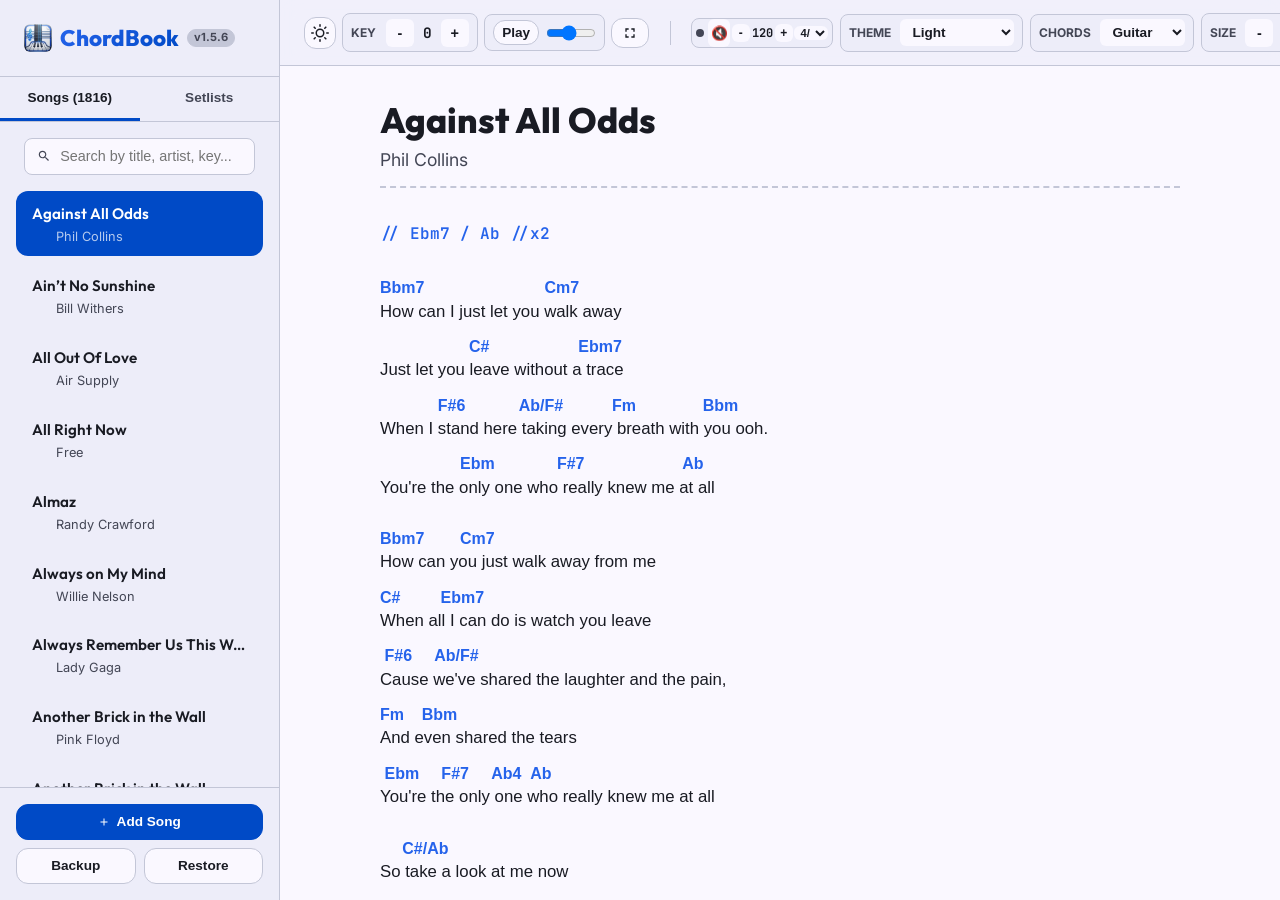
==== commit a3c0bd1a: "publish" ====
--- a/android/app/src/main/assets/www/index.html
+++ b/android/app/src/main/assets/www/index.html
@@ -6,7 +6,7 @@
   <title>Dynamic HTML Songbook</title>
   <link rel="icon" type="image/png" href="favicon.png">
   <link href="https://fonts.googleapis.com/css2?family=Inter:wght@400;500;600;700&family=Outfit:wght@600;700&family=JetBrains+Mono:wght@700&family=Material+Symbols+Outlined:wght,FILL@100..700,0..1&display=swap" rel="stylesheet">
-  <link rel="stylesheet" href="styles.css?v=14">
+  <link rel="stylesheet" href="styles.css?v=15">
 </head>
 <body>
 
@@ -292,6 +292,10 @@
             <button class="btn" id="dashboard-import-setlist-btn">
               <span class="material-symbols-outlined" style="font-size: 18px; margin-right: 4px;">download</span>
               Import
+            </button>
+            <button class="btn btn-orange" id="dashboard-jamming-btn">
+              <span class="material-symbols-outlined" style="font-size: 18px; margin-right: 4px;">shuffle</span>
+              Jamming
             </button>
             <button class="btn btn-primary" id="dashboard-new-setlist-btn">
               <span class="material-symbols-outlined" style="font-size: 18px; margin-right: 4px;">add</span>
@@ -627,6 +631,34 @@
     </div>
   </div>
 
+  <!-- Jamming Modal -->
+  <div class="modal-overlay" id="jamming-modal">
+    <div class="modal-content" style="max-width: 400px;">
+      <div class="modal-header">
+        <h2 style="font-size: 1.1rem;">Start Jamming</h2>
+        <button class="btn" id="close-jamming-modal-btn" style="border: none; padding: 4px 8px; font-size: 1.2rem; cursor: pointer;">x</button>
+      </div>
+      <div class="modal-body" style="display: flex; flex-direction: column; gap: 1rem;">
+        <div class="form-group">
+          <label>Language</label>
+          <select id="jamming-language" class="form-control">
+            <option value="all">All</option>
+            <option value="hebrew">Hebrew</option>
+            <option value="english">English</option>
+          </select>
+        </div>
+        <div class="form-group">
+          <label>Number of Songs</label>
+          <input type="number" id="jamming-count" class="form-control" value="20" min="1" max="100">
+        </div>
+      </div>
+      <div class="modal-footer">
+        <button class="btn" id="cancel-jamming-modal-btn">Cancel</button>
+        <button class="btn btn-orange" id="generate-jamming-btn">Generate</button>
+      </div>
+    </div>
+  </div>
+
   <input type="file" id="restore-file-input" accept=".js,.json" style="display: none;">
 
   <!-- Toast Notification Overlay -->
--- a/android/app/src/main/assets/www/styles.css
+++ b/android/app/src/main/assets/www/styles.css
@@ -277,6 +277,18 @@
   background-color: var(--accent-color);
 }
 
+.btn-orange {
+  background-color: #ea580c;
+  color: #ffffff;
+  border-color: #ea580c;
+}
+
+.btn-orange:hover {
+  opacity: 0.9;
+  background-color: #ea580c;
+  border-color: #ea580c;
+}
+
 /* Main Display Panel */
 .main-panel {
   display: flex;
@@ -1039,8 +1051,19 @@
   max-width: 800px;
   margin: 0 auto;
   box-shadow: var(--shadow);
-  gap: 1rem;
+  gap: 0.6rem;
   direction: ltr;
+  flex-wrap: wrap;
+}
+
+/* Inline fullscreen controls embedded in gig nav bar */
+.gig-nav-inline-controls {
+  display: flex;
+  align-items: center;
+  gap: 0.2rem;
+  padding: 0 0.3rem;
+  border-left: 1px solid var(--border-color);
+  margin-left: 0.2rem;
 }
 
 .gig-nav-btn {
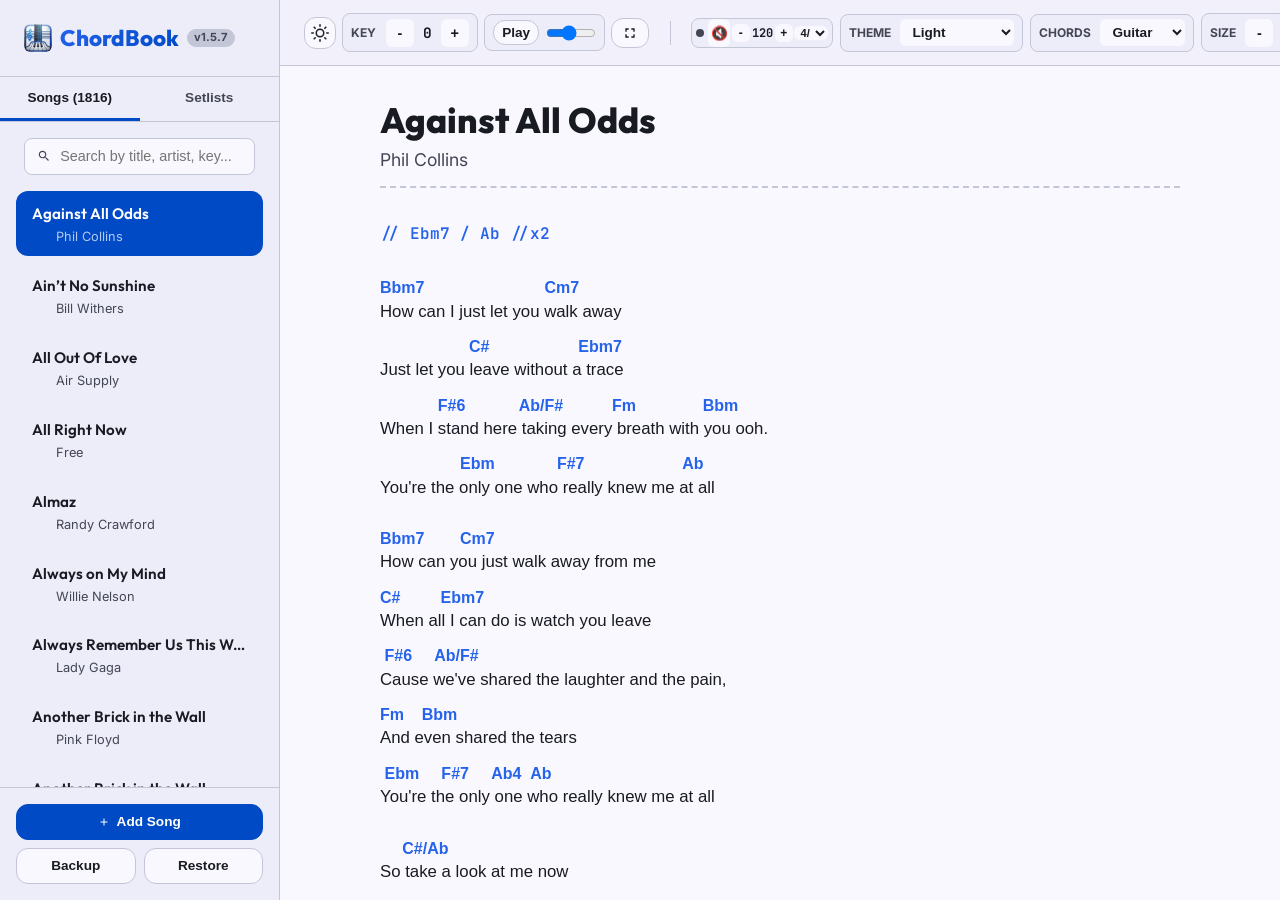
==== commit 7e62dfc5: "ver 1.5.7" ====
--- a/android/app/src/main/assets/www/index.html
+++ b/android/app/src/main/assets/www/index.html
@@ -18,7 +18,7 @@
         <div style="display: flex; align-items: center; gap: 0.5rem; min-width: 0; flex: 1;">
           <img src="favicon.png" alt="Logo" style="width: 28px; height: 28px; border-radius: 6px; object-fit: cover; flex-shrink: 0;">
           <span class="logo">ChordBook</span>
-          <span style="font-size: 0.7rem; color: var(--text-secondary); font-weight: 700; background: var(--border-color); padding: 2px 6px; border-radius: 12px; border: 1px solid var(--border-color); line-height: 1;">v1.5.6</span>
+          <span style="font-size: 0.7rem; color: var(--text-secondary); font-weight: 700; background: var(--border-color); padding: 2px 6px; border-radius: 12px; border: 1px solid var(--border-color); line-height: 1;">v1.5.7</span>
         </div>
         <button class="btn mobile-menu-btn" id="hide-sidebar-btn">×</button>
       </div>
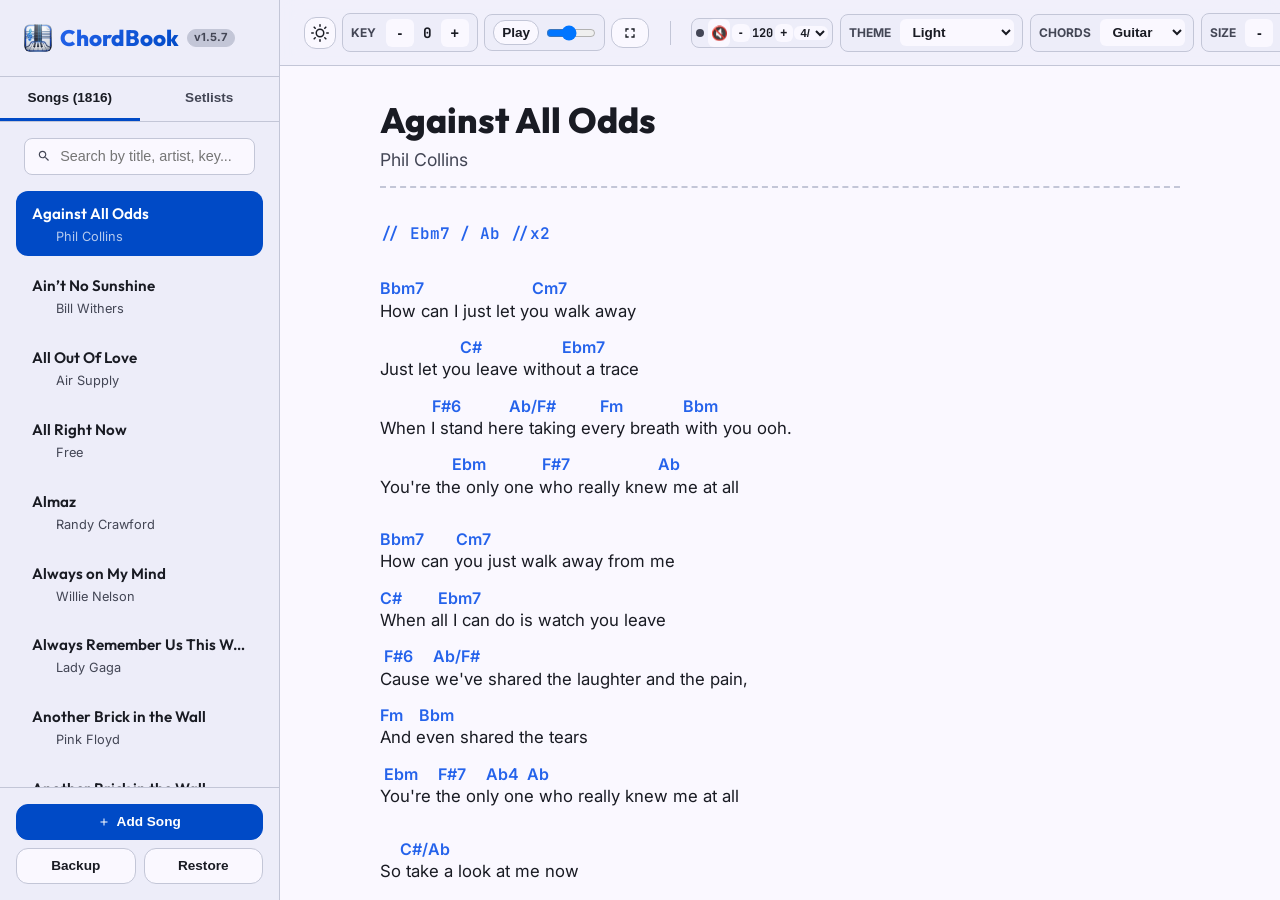
==== commit a8021eb7: "fix mobile dsipaly" ====
--- a/android/app/src/main/assets/www/index.html
+++ b/android/app/src/main/assets/www/index.html
@@ -6,7 +6,7 @@
   <title>Dynamic HTML Songbook</title>
   <link rel="icon" type="image/png" href="favicon.png">
   <link href="https://fonts.googleapis.com/css2?family=Inter:wght@400;500;600;700&family=Outfit:wght@600;700&family=JetBrains+Mono:wght@700&family=Material+Symbols+Outlined:wght,FILL@100..700,0..1&display=swap" rel="stylesheet">
-  <link rel="stylesheet" href="styles.css?v=15">
+  <link rel="stylesheet" href="styles.css?v=16">
 </head>
 <body>
 
--- a/android/app/src/main/assets/www/styles.css
+++ b/android/app/src/main/assets/www/styles.css
@@ -70,6 +70,14 @@
 }
 
 /* Global Reset and Base Styles */
+html {
+  /* Disable mobile browsers' automatic font-boosting (text autosizer), which can
+     inflate the chord line and lyric line of a chord-lyric-pair by different
+     amounts and break the whitespace-based chord/lyric alignment on mobile. */
+  -webkit-text-size-adjust: 100%;
+  text-size-adjust: 100%;
+}
+
 * {
   box-sizing: border-box;
   margin: 0;
@@ -474,13 +482,17 @@
 .chord-lyric-pair .lyric-only-line {
   margin-bottom: 0;
   line-height: 1.4;
-  font-family: Arial, sans-serif;
+  /* Must be a webfont (not an OS font like Arial) so glyph widths are identical
+     on every platform -- Android has no Arial and substitutes a different font
+     per-script (Latin vs Hebrew), which desyncs the whitespace-based chord
+     alignment between this line and the lyric line below it. */
+  font-family: 'Inter', sans-serif;
   white-space: pre-wrap;
   unicode-bidi: plaintext;
 }
 
 .chord-lyric-pair .chord {
-  font-family: Arial, sans-serif;
+  font-family: 'Inter', sans-serif;
   font-size: 1em;
   padding: 0;
   background-color: transparent;
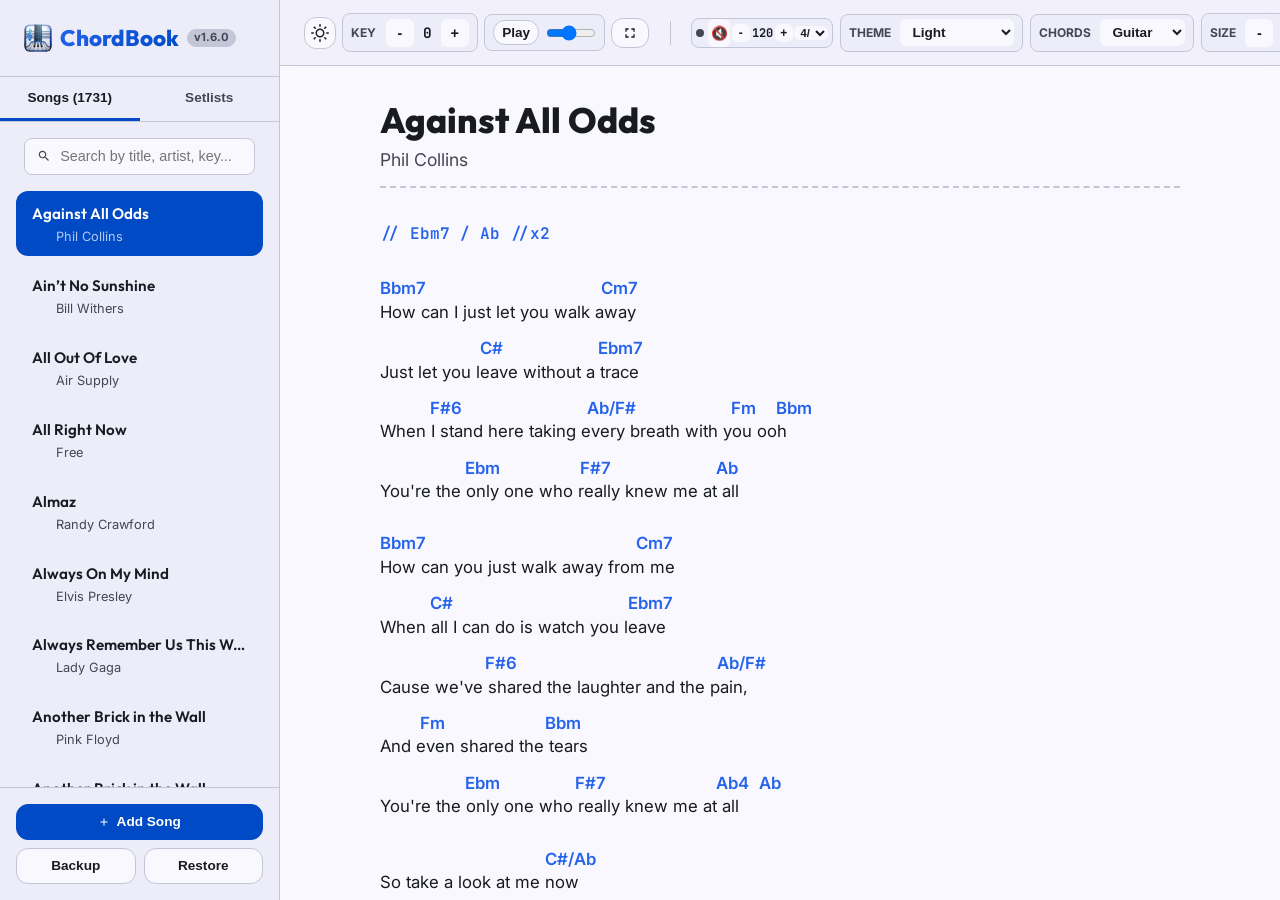
==== commit 53c802af: "final fix and improvemnts" ====
--- a/android/app/src/main/assets/www/index.html
+++ b/android/app/src/main/assets/www/index.html
@@ -5,8 +5,13 @@
   <meta name="viewport" content="width=device-width, initial-scale=1.0">
   <title>Dynamic HTML Songbook</title>
   <link rel="icon" type="image/png" href="favicon.png">
-  <link href="https://fonts.googleapis.com/css2?family=Inter:wght@400;500;600;700&family=Outfit:wght@600;700&family=JetBrains+Mono:wght@700&family=Material+Symbols+Outlined:wght,FILL@100..700,0..1&display=swap" rel="stylesheet">
-  <link rel="stylesheet" href="styles.css?v=16">
+  <!-- The single Google Fonts request for the whole app. The weight lists are the
+       union of what index.html and styles.css ask for; styles.css used to repeat
+       this request through an @import, which cost a second serialised round trip.
+       Material Symbols is no longer requested here -- it is self-hosted from
+       fonts/ so the icons still render when the app runs offline. -->
+  <link href="https://fonts.googleapis.com/css2?family=Inter:wght@300;400;500;600;700&family=Outfit:wght@400;500;600;700;800&family=JetBrains+Mono:wght@500;700&display=swap" rel="stylesheet">
+  <link rel="stylesheet" href="styles.css?v=20">
 </head>
 <body>
 
@@ -18,7 +23,7 @@
         <div style="display: flex; align-items: center; gap: 0.5rem; min-width: 0; flex: 1;">
           <img src="favicon.png" alt="Logo" style="width: 28px; height: 28px; border-radius: 6px; object-fit: cover; flex-shrink: 0;">
           <span class="logo">ChordBook</span>
-          <span style="font-size: 0.7rem; color: var(--text-secondary); font-weight: 700; background: var(--border-color); padding: 2px 6px; border-radius: 12px; border: 1px solid var(--border-color); line-height: 1;">v1.5.7</span>
+          <span style="font-size: 0.7rem; color: var(--text-secondary); font-weight: 700; background: var(--border-color); padding: 2px 6px; border-radius: 12px; border: 1px solid var(--border-color); line-height: 1;">v1.6.0</span>
         </div>
         <button class="btn mobile-menu-btn" id="hide-sidebar-btn">×</button>
       </div>
@@ -692,6 +697,6 @@
   <script src="chord-db.js"></script>
   <script src="songs-data.js"></script>
   <script src="parser.js"></script>
-  <script src="app.js?v=23"></script>
+  <script src="app.js?v=25"></script>
 </body>
 </html>
--- a/android/app/src/main/assets/www/styles.css
+++ b/android/app/src/main/assets/www/styles.css
@@ -1,7 +1,18 @@
-@import url('https://fonts.googleapis.com/css2?family=Inter:wght@300;400;500;600;700&family=Outfit:wght@400;500;600;700;800&family=JetBrains+Mono:wght@500;700&display=swap');
+/* The Google Fonts request lives in index.html's <link> tag, which carries the
+   union of the weights this sheet uses. It used to be issued twice -- once there
+   and once from an @import on this line -- and the @import copy was the worse of
+   the two: a stylesheet cannot start fetching it until the stylesheet itself has
+   arrived, so it serialised two round trips before any text could paint. */
 
 /* CSS Variables for Themes */
 :root {
+  /* The song-sheet font stack. The editor textarea and the rendered sheet MUST
+     both use this: the chord line is positioned with plain spaces, so a chord
+     only lands over the syllable you aimed it at while the text you typed and
+     the text you read are measured by the very same fonts. Not theme-dependent
+     -- the theme blocks below override colours only. */
+  --song-font: 'Inter', 'Rubik', 'Arimo', Arial, sans-serif;
+
   /* Light Theme (Stitch Technical Minimalism) */
   --bg-primary: #faf8ff;
   --bg-secondary: #ededf9;
@@ -69,6 +80,97 @@
   --shadow-lg: 0 0 0 transparent;
 }
 
+/* Self-hosted fonts for the song body. A chord-lyric-pair is two independent
+   text lines whose horizontal correspondence rests entirely on both lines
+   measuring their characters with the very same fonts. Inter contains NO
+   Hebrew (U+0590-05FF), so Hebrew silently fell through to whatever the
+   platform calls `sans-serif` -- Arial on Windows, a Noto/Roboto Hebrew on
+   Android -- and that is precisely why the chords sat over different words on
+   desktop and on the phone.
+
+   Rubik supplies the Hebrew: of the Hebrew webfonts on Google Fonts its advance
+   widths are the closest to Windows Arial (1.2% RMS drift in prefix width
+   across all 43k Hebrew lines in the song DB, vs 4.6% for Arimo and 3.2% for
+   Heebo), so pinning it keeps the desktop rendering essentially where it is
+   today while dragging mobile onto the same layout.
+
+   Arimo backs up the Latin half: it is metric-compatible with Arial, so if
+   Inter ever fails to arrive from the CDN both platforms degrade to the same
+   widths instead of to two different system fonts.
+
+   Both are served from our own origin so they resolve identically inside the
+   offline Android WebView, and font-display: block keeps the chords from
+   painting against a fallback and then jumping. */
+@font-face {
+  font-family: 'Rubik';
+  font-style: normal;
+  font-weight: 300 900;
+  font-display: block;
+  src: url('fonts/rubik-hebrew.woff2') format('woff2');
+  unicode-range: U+0307-0308, U+0590-05FF, U+200C-2010, U+20AA, U+25CC, U+FB1D-FB4F;
+}
+
+@font-face {
+  font-family: 'Arimo';
+  font-style: normal;
+  font-weight: 400 700;
+  font-display: block;
+  src: url('fonts/arimo-latin.woff2') format('woff2');
+  unicode-range: U+0000-00FF, U+0131, U+0152-0153, U+02BB-02BC, U+02C6, U+02DA, U+02DC, U+0304, U+0308, U+0329, U+2000-206F, U+20AC, U+2122, U+2191, U+2193, U+2212, U+2215, U+FEFF, U+FFFD;
+}
+
+/* Material Symbols, self-hosted for the same reason as the two above: it used to
+   arrive only from the Google Fonts CDN, so in the offline Android WebView every
+   icon in the app fell back to its own name and the UI read "download", "delete",
+   "arrow_back", "more_vert" in plain text where a glyph belonged.
+
+   The file is a 29-icon subset -- exactly the names this app renders -- which is
+   why it costs 29 KB instead of the ~4 MB of the full set. ADDING A NEW ICON NAME
+   ANYWHERE IN THE APP MEANS REGENERATING THIS SUBSET, otherwise the new icon is
+   the one that shows up as a word. Regenerate with:
+
+     curl -H "User-Agent: Mozilla/5.0 (Windows NT 10.0; Win64; x64) \
+       AppleWebKit/537.36 (KHTML, like Gecko) Chrome/131.0.0.0 Safari/537.36" \
+       "https://fonts.googleapis.com/css2?family=Material+Symbols+Outlined:\
+opsz,wght,FILL,GRAD@20..48,100..700,0..1,-50..200&icon_names=<comma,separated,names>"
+
+   then download the fonts.gstatic.com URL out of the returned @font-face. The
+   User-Agent matters: without a browser UA Google serves TrueType, not woff2.
+   Icons currently subset in (keep this list in step with the file):
+     add, album, analytics, arrow_back, celebration, cloud_done, dark_mode,
+     data_object, delete, download, edit, format_bold, format_color_fill,
+     fullscreen, light_mode, list_alt, lock, lock_open, mic, more_vert,
+     music_note, piano, save, share, shuffle, star, star_border, upload_file,
+     visibility */
+@font-face {
+  font-family: 'Material Symbols Outlined';
+  font-style: normal;
+  font-weight: 100 700;
+  font-display: block;
+  src: url('fonts/material-symbols-subset.woff2') format('woff2');
+}
+
+/* Base icon rule, previously supplied by the CDN stylesheet. The 'liga' feature
+   is what turns the text content ("delete") into the glyph, so it is required,
+   not cosmetic. Every more specific .material-symbols-outlined rule later in this
+   file still overrides the size set here. */
+.material-symbols-outlined {
+  font-family: 'Material Symbols Outlined';
+  font-weight: normal;
+  font-style: normal;
+  font-size: 24px;
+  line-height: 1;
+  letter-spacing: normal;
+  text-transform: none;
+  display: inline-block;
+  white-space: nowrap;
+  word-wrap: normal;
+  direction: ltr;
+  font-feature-settings: 'liga';
+  -webkit-font-feature-settings: 'liga';
+  -webkit-font-smoothing: antialiased;
+}
+
 /* Global Reset and Base Styles */
 html {
   /* Disable mobile browsers' automatic font-boosting (text autosizer), which can
@@ -86,7 +188,7 @@
 }
 
 body {
-  font-family: 'Inter', sans-serif;
+  font-family: 'Inter', 'Rubik', 'Arimo', sans-serif;
   background-color: var(--bg-primary);
   color: var(--text-primary);
   height: 100vh;
@@ -422,7 +524,7 @@
 }
 
 .song-container.rtl .song-header h1 {
-  font-family: 'Inter', sans-serif;
+  font-family: 'Inter', 'Rubik', 'Arimo', sans-serif;
 }
 
 .song-header {
@@ -457,7 +559,7 @@
 }
 
 .song-container.rtl .song-section-header {
-  font-family: 'Inter', sans-serif; /* Cleaner Hebrew sans-serif */
+  font-family: 'Inter', 'Rubik', 'Arimo', sans-serif; /* Cleaner Hebrew sans-serif */
 }
 
 .song-paragraph {
@@ -482,17 +584,25 @@
 .chord-lyric-pair .lyric-only-line {
   margin-bottom: 0;
   line-height: 1.4;
-  /* Must be a webfont (not an OS font like Arial) so glyph widths are identical
-     on every platform -- Android has no Arial and substitutes a different font
-     per-script (Latin vs Hebrew), which desyncs the whitespace-based chord
-     alignment between this line and the lyric line below it. */
-  font-family: 'Inter', sans-serif;
+  /* Every script here must resolve to a webfont, never to an OS font: Inter
+     covers Latin, Rubik covers the Hebrew that Inter lacks, Arimo backstops
+     Latin offline. Leaving any of it to the platform default is what desyncs
+     this line from the lyric line below it, since the whitespace-based
+     alignment only holds while both lines measure their characters with the
+     very same fonts. */
+  font-family: var(--song-font);
+  /* Declared on BOTH lines on purpose. .lyric-only-line carries font-size:
+     1.05em of its own, so leaving the chord line at the inherited 1em stretched
+     the lyrics 5% wider than the chord row that is supposed to index into them,
+     and every chord crept along its line -- in the editor, where one textarea
+     sets one size for both, that drift does not exist. Keep these equal. */
+  font-size: 1.05em;
   white-space: pre-wrap;
   unicode-bidi: plaintext;
 }
 
 .chord-lyric-pair .chord {
-  font-family: 'Inter', sans-serif;
+  font-family: var(--song-font);
   font-size: 1em;
   padding: 0;
   background-color: transparent;
@@ -524,7 +634,7 @@
 }
 
 .lyric-only-line {
-  font-family: 'Inter', sans-serif;
+  font-family: var(--song-font);
   font-size: 1.05em;
   color: var(--text-primary);
   margin-bottom: 0.4rem;
@@ -587,7 +697,7 @@
 }
 
 .lyric-text {
-  font-family: 'Inter', sans-serif;
+  font-family: var(--song-font);
   font-size: 1.05em;
   color: var(--text-primary);
   white-space: pre;
@@ -747,7 +857,8 @@
 
 #song-modal .textarea-control {
   min-height: 450px;
-  font-family: Arial, sans-serif;
+  /* Must stay var(--song-font): what you space out here is what gets rendered. */
+  font-family: var(--song-font);
   font-size: 0.95rem;
   line-height: 1.6;
   letter-spacing: 0;
@@ -2022,7 +2133,8 @@
   border: none;
   background-color: transparent;
   color: var(--text-primary);
-  font-family: Arial, sans-serif;
+  /* Must stay var(--song-font): what you space out here is what gets rendered. */
+  font-family: var(--song-font);
   font-size: 0.95rem;
   line-height: 1.6;
   resize: none;
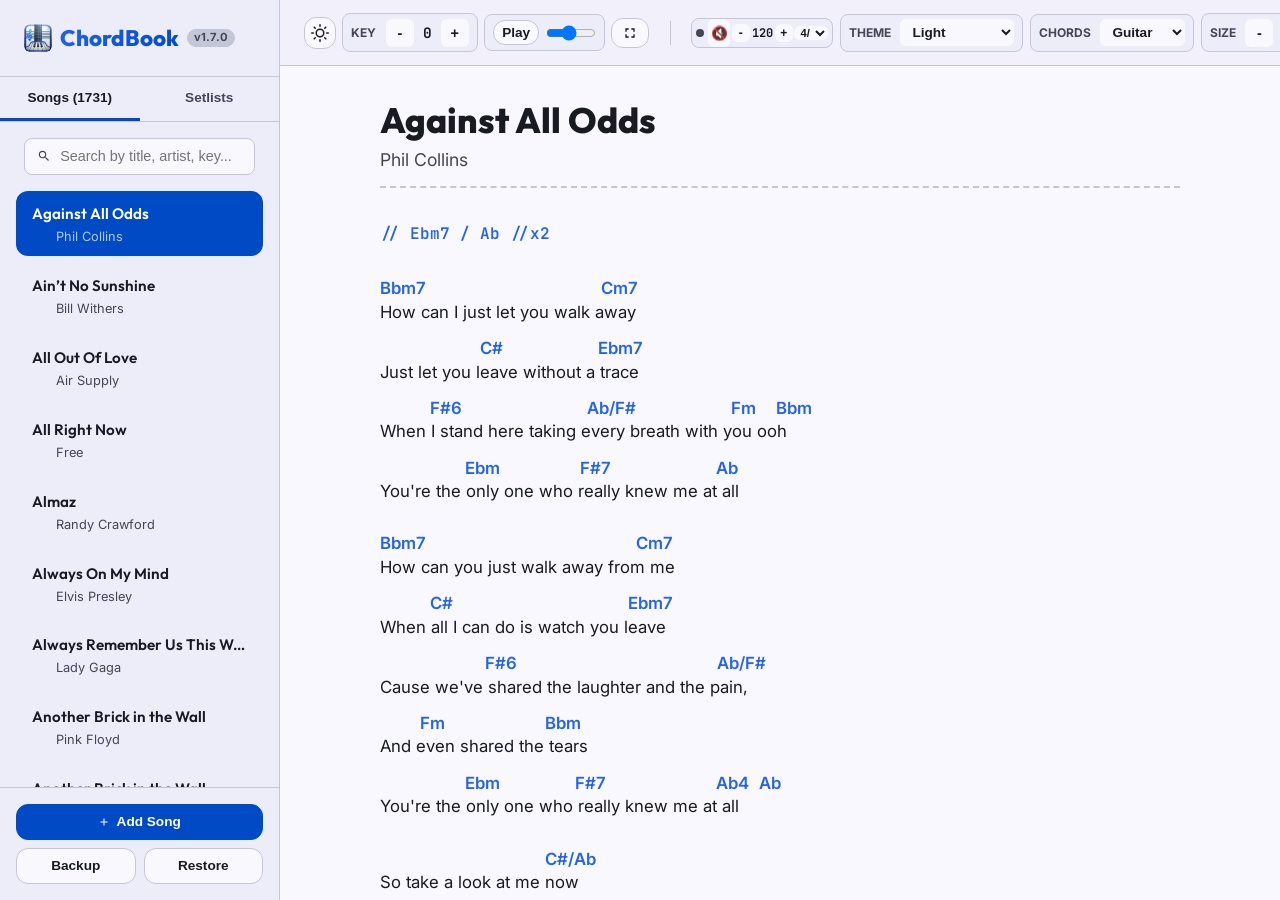
==== commit 0258f354: "version 1.7.0" ====
--- a/android/app/src/main/assets/www/index.html
+++ b/android/app/src/main/assets/www/index.html
@@ -11,7 +11,7 @@
        Material Symbols is no longer requested here -- it is self-hosted from
        fonts/ so the icons still render when the app runs offline. -->
   <link href="https://fonts.googleapis.com/css2?family=Inter:wght@300;400;500;600;700&family=Outfit:wght@400;500;600;700;800&family=JetBrains+Mono:wght@500;700&display=swap" rel="stylesheet">
-  <link rel="stylesheet" href="styles.css?v=20">
+  <link rel="stylesheet" href="styles.css?v=26">
 </head>
 <body>
 
@@ -23,7 +23,7 @@
         <div style="display: flex; align-items: center; gap: 0.5rem; min-width: 0; flex: 1;">
           <img src="favicon.png" alt="Logo" style="width: 28px; height: 28px; border-radius: 6px; object-fit: cover; flex-shrink: 0;">
           <span class="logo">ChordBook</span>
-          <span style="font-size: 0.7rem; color: var(--text-secondary); font-weight: 700; background: var(--border-color); padding: 2px 6px; border-radius: 12px; border: 1px solid var(--border-color); line-height: 1;">v1.6.0</span>
+          <span style="font-size: 0.7rem; color: var(--text-secondary); font-weight: 700; background: var(--border-color); padding: 2px 6px; border-radius: 12px; border: 1px solid var(--border-color); line-height: 1;">v1.7.0</span>
         </div>
         <button class="btn mobile-menu-btn" id="hide-sidebar-btn">×</button>
       </div>
@@ -493,8 +493,8 @@
                 </div>
                 
                 <div class="editor-textarea-container">
-                  <!-- Floating image container thumbnail list for document attachment if any -->
-                  <div id="editor-image-preview-container" style="display: none; gap: 0.5rem; flex-wrap: wrap; padding: 0.5rem; background-color: var(--bg-secondary); border-bottom: 1px solid var(--border-color);"></div>
+                  <!-- Floating media container thumbnail list for document attachment if any -->
+                  <div id="editor-media-preview-container" style="display: none; gap: 0.5rem; flex-wrap: wrap; padding: 0.5rem; background-color: var(--bg-secondary); border-bottom: 1px solid var(--border-color);"></div>
                   
                   <textarea class="editor-textarea-control" id="form-text" placeholder="Type chords directly above lyrics with spaces, like this:&#10;Am             C&#10;This is an example song" required></textarea>
                   
@@ -503,6 +503,10 @@
 
                   <!-- Floating Actions Bottom-Right -->
                   <div class="editor-floating-actions">
+                    <input type="file" id="editor-xml-input" accept=".xml,.mxl,.musicxml" style="display: none;">
+                    <button type="button" class="editor-floating-btn" id="editor-import-xml-btn" title="Import MusicXML">
+                      <span class="material-symbols-outlined">queue_music</span>
+                    </button>
                     <button type="button" class="editor-floating-btn" id="editor-preview-toggle-btn" title="Preview Mode">
                       <span class="material-symbols-outlined">visibility</span>
                     </button>
@@ -636,6 +640,122 @@
     </div>
   </div>
 
+  <!-- MusicXML Score Editor Modal (layered above the song editor) -->
+  <div class="modal-overlay" id="musicxml-editor-modal">
+    <div class="modal-content">
+      <div class="modal-header musicxml-editor-header">
+        <button type="button" class="btn" id="musicxml-editor-close-btn" title="Close">
+          <span class="material-symbols-outlined">arrow_back</span>
+        </button>
+        <h2 id="musicxml-editor-title">Edit score</h2>
+        <button type="button" class="btn btn-primary" id="musicxml-editor-save-btn">
+          <span class="material-symbols-outlined" style="font-size: 18px;">save</span>
+          <span>Save to song</span>
+        </button>
+      </div>
+      <div class="musicxml-editor-preview" id="musicxml-editor-preview"></div>
+      <div class="musicxml-editor-tabs">
+        <button type="button" class="musicxml-editor-tab active" id="musicxml-editor-tab-notation">
+          <span class="material-symbols-outlined">piano</span>
+          <span>Notation</span>
+        </button>
+        <button type="button" class="musicxml-editor-tab" id="musicxml-editor-tab-chords">
+          <span class="material-symbols-outlined">music_note</span>
+          <span>Chords &amp; Lyrics</span>
+        </button>
+        <button type="button" class="musicxml-editor-tab" id="musicxml-editor-tab-xml">
+          <span class="material-symbols-outlined">data_object</span>
+          <span>XML</span>
+        </button>
+      </div>
+      <!-- Notation: direct editing of notes, bars and chord symbols. Default tab. -->
+      <div class="musicxml-editor-panel musicxml-notation-panel" id="musicxml-editor-notation-panel" tabindex="0">
+        <div class="musicxml-notation-toolbar" id="musicxml-editor-notation-toolbar">
+          <div class="musicxml-notation-group" aria-label="Pitch">
+            <button type="button" class="musicxml-notation-btn" data-mxn-act="pitch-up" title="Pitch up one step (Up arrow)">&#9650;</button>
+            <button type="button" class="musicxml-notation-btn" data-mxn-act="pitch-down" title="Pitch down one step (Down arrow)">&#9660;</button>
+            <button type="button" class="musicxml-notation-btn" data-mxn-act="octave-up" title="Octave up (Shift+Up)">8va</button>
+            <button type="button" class="musicxml-notation-btn" data-mxn-act="octave-down" title="Octave down (Shift+Down)">8vb</button>
+          </div>
+          <div class="musicxml-notation-group" aria-label="Note value">
+            <button type="button" class="musicxml-notation-btn" data-mxn-dur="whole" title="Whole note (1)">1</button>
+            <button type="button" class="musicxml-notation-btn" data-mxn-dur="half" title="Half note (2)">1/2</button>
+            <button type="button" class="musicxml-notation-btn" data-mxn-dur="quarter" title="Quarter note (3)">1/4</button>
+            <button type="button" class="musicxml-notation-btn" data-mxn-dur="eighth" title="Eighth note (4)">1/8</button>
+            <button type="button" class="musicxml-notation-btn" data-mxn-dur="16th" title="Sixteenth note (5)">1/16</button>
+            <button type="button" class="musicxml-notation-btn" data-mxn-act="dot" title="Toggle dot (.)">&#183;</button>
+          </div>
+          <div class="musicxml-notation-group" aria-label="Accidental">
+            <button type="button" class="musicxml-notation-btn" data-mxn-acc="1" title="Sharp (#)">&#9839;</button>
+            <button type="button" class="musicxml-notation-btn" data-mxn-acc="-1" title="Flat (b)">&#9837;</button>
+            <button type="button" class="musicxml-notation-btn" data-mxn-acc="0" title="Natural (n)">&#9838;</button>
+            <button type="button" class="musicxml-notation-btn" data-mxn-acc="null" title="Back to the key signature">Key</button>
+          </div>
+          <div class="musicxml-notation-group" aria-label="Note">
+            <button type="button" class="musicxml-notation-btn" data-mxn-act="rest" title="Note / rest (r)">Rest</button>
+            <button type="button" class="musicxml-notation-btn" data-mxn-act="tie" title="Tie to the next note (t)">Tie</button>
+            <button type="button" class="musicxml-notation-btn" data-mxn-act="insert" title="Insert a note after this one (Enter)">
+              <span class="material-symbols-outlined">add</span>
+            </button>
+            <button type="button" class="musicxml-notation-btn" data-mxn-act="delete" title="Delete the selected note (Delete)">
+              <span class="material-symbols-outlined">delete</span>
+            </button>
+          </div>
+          <div class="musicxml-notation-group" aria-label="History">
+            <button type="button" class="musicxml-notation-btn" data-mxn-act="undo" id="musicxml-editor-notation-undo" title="Undo (Ctrl+Z)">Undo</button>
+            <button type="button" class="musicxml-notation-btn" data-mxn-act="redo" id="musicxml-editor-notation-redo" title="Redo (Ctrl+Shift+Z)">Redo</button>
+          </div>
+        </div>
+        <div class="musicxml-notation-rows">
+          <div class="musicxml-notation-row">
+            <span class="musicxml-notation-label">Bar</span>
+            <button type="button" class="musicxml-notation-btn" data-mxn-act="bar-before">Insert bar before</button>
+            <button type="button" class="musicxml-notation-btn" data-mxn-act="bar-after">Insert bar after</button>
+            <button type="button" class="musicxml-notation-btn" data-mxn-act="bar-delete">Delete bar</button>
+            <span class="musicxml-notation-label">Time</span>
+            <input type="number" min="1" max="64" step="1" class="form-control musicxml-notation-num" id="musicxml-editor-notation-beats" title="Beats per bar" dir="ltr">
+            <span class="musicxml-notation-label">/</span>
+            <input type="number" min="1" max="64" step="1" class="form-control musicxml-notation-num" id="musicxml-editor-notation-beat-type" title="Beat unit" dir="ltr">
+            <button type="button" class="musicxml-notation-btn" data-mxn-act="time-apply">Set</button>
+          </div>
+          <div class="musicxml-notation-row">
+            <span class="musicxml-notation-label">Chord</span>
+            <input type="text" class="form-control musicxml-notation-chord" id="musicxml-editor-notation-chord" placeholder="Am7" spellcheck="false" dir="ltr" title="Chord symbol">
+            <button type="button" class="musicxml-notation-btn" data-mxn-act="chord-apply">Apply</button>
+            <button type="button" class="musicxml-notation-btn" data-mxn-act="chord-add">Add chord</button>
+            <button type="button" class="musicxml-notation-btn" data-mxn-act="chord-left">Move left</button>
+            <button type="button" class="musicxml-notation-btn" data-mxn-act="chord-right">Move right</button>
+            <button type="button" class="musicxml-notation-btn" data-mxn-act="chord-remove">Remove chord</button>
+          </div>
+        </div>
+        <div class="musicxml-notation-status" id="musicxml-editor-notation-status">Click a note or a chord symbol to select it.</div>
+      </div>
+      <div class="musicxml-editor-panel" id="musicxml-editor-chords-panel">
+        <div class="musicxml-editor-columns">
+          <div class="musicxml-editor-column">
+            <h3>Chords</h3>
+            <div class="musicxml-editor-list" id="musicxml-editor-chord-list"></div>
+          </div>
+          <div class="musicxml-editor-column">
+            <h3>Lyrics</h3>
+            <div class="musicxml-editor-list" id="musicxml-editor-lyric-list"></div>
+          </div>
+        </div>
+        <div class="musicxml-editor-panel-footer">
+          <span class="musicxml-editor-hint">Chord suffixes the score can draw: m, 7, maj7, m7, dim, aug, sus4, sus2, 6, m6, 9, m7b5, dim7, maj9, m9, 5, N.C. Add /bass for slash chords. Empty removes the chord or syllable.</span>
+          <button type="button" class="btn" id="musicxml-editor-apply-btn">Apply</button>
+        </div>
+      </div>
+      <div class="musicxml-editor-panel" id="musicxml-editor-xml-panel" style="display: none;">
+        <textarea class="form-control musicxml-editor-xml" id="musicxml-editor-xml-textarea" spellcheck="false" dir="ltr" wrap="off"></textarea>
+        <div class="musicxml-editor-panel-footer">
+          <span class="musicxml-editor-xml-error" id="musicxml-editor-xml-error"></span>
+          <button type="button" class="btn" id="musicxml-editor-apply-xml-btn">Apply XML</button>
+        </div>
+      </div>
+    </div>
+  </div>
+
   <!-- Jamming Modal -->
   <div class="modal-overlay" id="jamming-modal">
     <div class="modal-content" style="max-width: 400px;">
@@ -692,11 +812,14 @@
   <script src="https://www.gstatic.com/firebasejs/10.12.0/firebase-auth-compat.js"></script>
 
   <!-- JavaScript Modules -->
+  <script src="https://unpkg.com/opensheetmusicdisplay@1.8.8/build/opensheetmusicdisplay.min.js"></script>
   <script src="jszip.min.js"></script>
   <script src="transposer.js"></script>
+  <script src="musicxml-tools.js?v=1"></script>
+  <script src="musicxml-edit.js?v=4"></script>
   <script src="chord-db.js"></script>
   <script src="songs-data.js"></script>
-  <script src="parser.js"></script>
-  <script src="app.js?v=25"></script>
+  <script src="parser.js?v=1"></script>
+  <script src="app.js?v=31"></script>
 </body>
 </html>
--- a/android/app/src/main/assets/www/styles.css
+++ b/android/app/src/main/assets/www/styles.css
@@ -147,7 +147,7 @@
   font-style: normal;
   font-weight: 100 700;
   font-display: block;
-  src: url('fonts/material-symbols-subset.woff2') format('woff2');
+  src: url('fonts/material-symbols-subset.woff2?v=3') format('woff2');
 }
 
 /* Base icon rule, previously supplied by the CDN stylesheet. The 'liga' feature
@@ -566,6 +566,66 @@
   margin-bottom: 1.8rem;
 }
 
+/* Rendered MusicXML score (OpenSheetMusicDisplay).
+   OSMD draws the staff in black, so the container keeps a light ground of its own
+   rather than inheriting the page background - otherwise the score disappears
+   under the dark and oled themes. */
+.song-musicxml-container {
+  position: relative; /* anchors the export button */
+  background: #ffffff;
+  border: 1px solid var(--border-color);
+  border-radius: 8px;
+  padding: 0.35rem 0.4rem;
+  margin: 1rem 0 1.2rem;
+  overflow-x: auto;
+  min-height: 0; /* let a short score be short; OSMD sizes the svg itself */
+  direction: ltr; /* notation is always left-to-right, even in RTL songs */
+}
+
+.song-musicxml-container svg {
+  display: block;
+  max-width: 100%;
+  height: auto;
+}
+
+/* Per-score export button (song view). Room is made above the notation so it
+   never sits on the first staff. Fixed light colours: the container keeps a
+   white ground under every theme. */
+.song-musicxml-container.has-export {
+  padding-top: 2.4rem;
+}
+
+.musicxml-export-btn {
+  position: absolute;
+  top: 0.4rem;
+  right: 0.4rem;
+  z-index: 2;
+  width: 32px;
+  height: 32px;
+  padding: 0;
+  border-radius: 8px;
+  border: 1px solid #c3c6d7;
+  background-color: #ffffff;
+  color: #434655;
+  cursor: pointer;
+  display: flex;
+  align-items: center;
+  justify-content: center;
+  opacity: 0.8;
+  transition: all 0.2s;
+}
+
+.musicxml-export-btn:hover,
+.musicxml-export-btn:focus-visible {
+  opacity: 1;
+  color: #004ac6;
+  border-color: #004ac6;
+}
+
+.musicxml-export-btn .material-symbols-outlined {
+  font-size: 20px;
+}
+
 .chord-lyric-line {
   display: flex;
   flex-wrap: wrap;
@@ -930,51 +990,6 @@
   transform: translateX(-50%) translateY(0);
 }
 
-/* Scan Note Image Styling */
-.song-image-container {
-  text-align: inherit; /* Matches text alignment (right-aligned in RTL, left-aligned in LTR) */
-  margin: 1.5rem 0;
-  width: 100%;
-}
-
-.song-image {
-  display: inline-block;
-  max-width: 100%;
-  height: auto;
-  border-radius: 12px;
-  box-shadow: var(--shadow);
-  border: 1px solid var(--border-color);
-  transition: filter 0.3s ease, transform 0.2s ease, box-shadow 0.2s ease, max-width 0.3s ease;
-  background-color: #ffffff; /* Preserves visual clarity if some regions are transparent */
-  cursor: zoom-out;
-}
-
-.song-image:hover {
-  transform: scale(1.01);
-  box-shadow: var(--shadow-lg);
-}
-
-.song-image.expanded {
-  max-width: 15%;
-  cursor: zoom-in;
-}
-
-@media (max-width: 768px) {
-  .song-image {
-    max-width: 100%;
-  }
-}
-
-/* Theme-Specific Filters for Scan Images */
-[data-theme="dark"] .song-image,
-[data-theme="oled"] .song-image {
-  filter: invert(0.9) hue-rotate(180deg) brightness(1.1) contrast(1.1);
-}
-
-[data-theme="sepia"] .song-image {
-  filter: sepia(0.85) brightness(0.92) contrast(1.1);
-}
-
 /* Floating Search Dropdown for Toolbar */
 .search-dropdown {
   position: absolute;
@@ -2213,6 +2228,438 @@
   border-color: var(--accent-color);
 }
 
+/* Edit / export controls on an attachment chip */
+.editor-media-chip-btn {
+  font-size: 18px;
+  padding: 2px;
+  border-radius: 4px;
+  color: var(--text-secondary);
+  cursor: pointer;
+}
+
+.editor-media-chip-btn:hover,
+.editor-media-chip-btn:focus-visible {
+  color: var(--accent-color);
+  background-color: var(--accent-light);
+  outline: none;
+}
+
+/* MusicXML score editor modal */
+#musicxml-editor-modal {
+  z-index: 600; /* above the song editor and its floating actions */
+}
+
+#musicxml-editor-modal .modal-content {
+  max-width: 1100px;
+  width: 95%;
+  max-height: 95vh;
+  padding: 1rem 1.25rem;
+  overflow: hidden;
+}
+
+.musicxml-editor-header {
+  gap: 0.75rem;
+}
+
+.musicxml-editor-header h2 {
+  flex: 1;
+  min-width: 0;
+  font-size: 1.1rem;
+  white-space: nowrap;
+  overflow: hidden;
+  text-overflow: ellipsis;
+}
+
+.musicxml-editor-header .btn {
+  flex: 0 0 auto;
+}
+
+#musicxml-editor-close-btn {
+  padding: 0.4rem;
+}
+
+.musicxml-editor-preview {
+  position: relative;
+  flex: 0 0 auto;
+  max-height: 38vh;
+  overflow-y: auto;
+}
+
+/* Notation tab: the score IS the workspace, so it takes the room the chord
+   and lyric lists would otherwise have had. */
+#musicxml-editor-modal.musicxml-notation-active .musicxml-editor-preview {
+  flex: 1 1 auto;
+  max-height: none;
+  min-height: 200px;
+}
+
+#musicxml-editor-modal.musicxml-notation-active .musicxml-notation-panel {
+  flex: 0 0 auto;
+  overflow: visible;
+}
+
+.musicxml-editor-preview .song-musicxml-container {
+  margin: 0;
+  min-height: 120px;
+}
+
+.musicxml-editor-tabs {
+  display: flex;
+  gap: 0.25rem;
+  border-bottom: 1px solid var(--border-color);
+}
+
+.musicxml-editor-tab {
+  display: inline-flex;
+  align-items: center;
+  gap: 0.35rem;
+  padding: 0.5rem 0.9rem;
+  border: none;
+  border-bottom: 2px solid transparent;
+  background: transparent;
+  color: var(--text-secondary);
+  font-size: 0.85rem;
+  font-weight: 600;
+  cursor: pointer;
+}
+
+.musicxml-editor-tab .material-symbols-outlined {
+  font-size: 18px;
+}
+
+.musicxml-editor-tab.active {
+  color: var(--accent-color);
+  border-bottom-color: var(--accent-color);
+}
+
+.musicxml-editor-panel {
+  display: flex;
+  flex-direction: column;
+  gap: 0.75rem;
+  flex: 1;
+  min-height: 0;
+  overflow: hidden;
+}
+
+.musicxml-editor-columns {
+  display: grid;
+  grid-template-columns: 1fr 1fr;
+  gap: 1rem;
+  flex: 1;
+  min-height: 0;
+  overflow-y: auto;
+}
+
+.musicxml-editor-column h3 {
+  margin: 0 0 0.5rem;
+  font-size: 0.75rem;
+  font-weight: 700;
+  text-transform: uppercase;
+  letter-spacing: 0.05em;
+  color: var(--text-secondary);
+}
+
+.musicxml-editor-list {
+  display: flex;
+  flex-direction: column;
+  gap: 0.4rem;
+}
+
+.musicxml-editor-row {
+  display: flex;
+  align-items: center;
+  gap: 0.5rem;
+}
+
+.musicxml-editor-measure {
+  flex: 0 0 3.2rem;
+  font-family: 'JetBrains Mono', monospace;
+  font-size: 0.75rem;
+  color: var(--text-secondary);
+}
+
+.musicxml-editor-input {
+  flex: 1;
+  min-width: 0;
+  padding: 0.4rem 0.6rem;
+  font-size: 0.85rem;
+}
+
+.musicxml-editor-syllables {
+  display: flex;
+  flex-wrap: wrap;
+  gap: 0.35rem;
+  flex: 1;
+  min-width: 0;
+}
+
+.musicxml-editor-syllables .musicxml-editor-input {
+  flex: 0 1 6.5rem;
+}
+
+.musicxml-editor-empty {
+  font-size: 0.85rem;
+  font-style: italic;
+  color: var(--text-secondary);
+}
+
+.musicxml-editor-panel-footer {
+  display: flex;
+  align-items: center;
+  justify-content: space-between;
+  gap: 0.75rem;
+  flex-wrap: wrap;
+}
+
+.musicxml-editor-panel-footer .btn {
+  flex: 0 0 auto;
+}
+
+.musicxml-editor-hint,
+.musicxml-editor-xml-error {
+  flex: 1;
+  min-width: 12rem;
+  font-size: 0.75rem;
+  color: var(--text-secondary);
+}
+
+.musicxml-editor-xml-error {
+  color: #dc2626;
+  font-family: 'JetBrains Mono', monospace;
+  white-space: pre-wrap;
+}
+
+.musicxml-editor-xml-error:empty {
+  display: none;
+}
+
+.musicxml-editor-xml {
+  flex: 1;
+  min-height: 220px;
+  font-family: 'JetBrains Mono', monospace;
+  font-size: 0.78rem;
+  line-height: 1.4;
+  white-space: pre;
+  overflow: auto;
+  resize: vertical;
+  direction: ltr;
+  text-align: left;
+  tab-size: 2;
+}
+
+@media (max-width: 600px) {
+  #musicxml-editor-modal .modal-content {
+    width: 100%;
+    max-height: 100vh;
+    border-radius: 0;
+    padding: 0.75rem;
+  }
+
+  .musicxml-editor-preview {
+    max-height: 30vh;
+  }
+
+  .musicxml-editor-columns {
+    grid-template-columns: 1fr;
+  }
+}
+
+
+/* ==========================================================================
+   NOTATION EDITING (score editor, Notation tab)
+   The selection and the bar warnings are overlay divs inside the score
+   container -- never marks in OSMD's SVG, which it wipes on every render.
+   The container keeps a white ground under every theme, so these colours are
+   fixed rather than themed: they have to read on white in light, dark, oled
+   and sepia alike.
+   ========================================================================== */
+
+.musicxml-notation-overlay {
+  position: absolute;
+  left: 0;
+  top: 0;
+  width: 0;
+  height: 0;
+  overflow: visible;
+  pointer-events: none;
+}
+
+.musicxml-notation-select {
+  position: absolute;
+  box-sizing: border-box;
+  border: 2px solid #e11d48;
+  border-radius: 4px;
+  background-color: rgba(225, 29, 72, 0.14);
+  box-shadow: 0 0 0 1px rgba(255, 255, 255, 0.85);
+}
+
+.musicxml-notation-select.is-harmony {
+  border-color: #1d4ed8;
+  background-color: rgba(29, 78, 216, 0.14);
+}
+
+.musicxml-notation-select.is-measure {
+  border-style: dashed;
+  border-color: #6d28d9;
+  background-color: rgba(109, 40, 217, 0.08);
+}
+
+.musicxml-notation-overlay.is-dragging .musicxml-notation-select {
+  opacity: 0.55;
+}
+
+.musicxml-notation-warn {
+  position: absolute;
+  display: flex;
+  align-items: center;
+  justify-content: center;
+  border-radius: 50%;
+  background-color: #b45309;
+  color: #ffffff;
+  font-size: 11px;
+  font-weight: 700;
+  line-height: 1;
+}
+
+.musicxml-notation-panel {
+  gap: 0.5rem;
+}
+
+.musicxml-notation-panel:focus {
+  outline: none;
+}
+
+.musicxml-notation-toolbar,
+.musicxml-notation-rows {
+  display: flex;
+  flex-wrap: wrap;
+  gap: 0.5rem;
+}
+
+.musicxml-notation-rows {
+  flex-direction: column;
+}
+
+.musicxml-notation-group,
+.musicxml-notation-row {
+  display: flex;
+  flex-wrap: wrap;
+  align-items: center;
+  gap: 0.25rem;
+}
+
+.musicxml-notation-group {
+  padding: 0.15rem;
+  border: 1px solid var(--border-color);
+  border-radius: 10px;
+  background-color: var(--bg-primary);
+}
+
+.musicxml-notation-row {
+  gap: 0.35rem;
+}
+
+/* Tap targets stay >= 32px square on a touch screen. */
+.musicxml-notation-btn {
+  min-width: 32px;
+  min-height: 32px;
+  padding: 0.3rem 0.55rem;
+  border: 1px solid transparent;
+  border-radius: 8px;
+  background-color: transparent;
+  color: var(--text-primary);
+  font-family: inherit;
+  font-size: 0.8rem;
+  font-weight: 600;
+  line-height: 1;
+  cursor: pointer;
+  display: inline-flex;
+  align-items: center;
+  justify-content: center;
+}
+
+.musicxml-notation-row .musicxml-notation-btn {
+  border-color: var(--border-color);
+  background-color: var(--bg-primary);
+}
+
+.musicxml-notation-btn .material-symbols-outlined {
+  font-size: 18px;
+}
+
+.musicxml-notation-btn:hover:not(:disabled) {
+  background-color: var(--accent-light);
+  border-color: var(--accent-color);
+}
+
+.musicxml-notation-btn:disabled {
+  opacity: 0.4;
+  cursor: default;
+}
+
+.musicxml-notation-label {
+  font-size: 0.72rem;
+  font-weight: 700;
+  text-transform: uppercase;
+  letter-spacing: 0.04em;
+  color: var(--text-secondary);
+}
+
+.musicxml-notation-num {
+  width: 3.4rem;
+  min-width: 3.4rem;
+  padding: 0.3rem 0.4rem;
+  font-size: 0.8rem;
+}
+
+.musicxml-notation-chord {
+  flex: 0 1 8rem;
+  min-width: 5rem;
+  padding: 0.3rem 0.5rem;
+  font-size: 0.8rem;
+}
+
+.musicxml-notation-status {
+  flex: 0 0 auto;
+  padding: 0.4rem 0.6rem;
+  border-radius: 8px;
+  background-color: var(--bg-primary);
+  border: 1px solid var(--border-color);
+  font-family: 'JetBrains Mono', monospace;
+  font-size: 0.75rem;
+  color: var(--text-primary);
+  direction: ltr;
+  text-align: left;
+  white-space: nowrap;
+  overflow-x: auto;
+}
+
+/* Notation never mirrors, whatever the song's direction. */
+#musicxml-editor-modal.musicxml-notation-active .musicxml-editor-preview,
+.musicxml-notation-panel {
+  direction: ltr;
+}
+
+@media (max-width: 600px) {
+  /* Below this the staff is unreadable, so the score scrolls sideways in its
+     own box rather than being squeezed. */
+  #musicxml-editor-modal.musicxml-notation-active .musicxml-editor-preview {
+    min-height: 150px;
+  }
+
+  .musicxml-editor-preview .song-musicxml-container {
+    min-width: 460px;
+  }
+
+  #musicxml-editor-modal.musicxml-notation-active .musicxml-editor-preview {
+    overflow: auto;
+  }
+
+  .musicxml-notation-chord {
+    flex: 1 1 6rem;
+  }
+}
+
 .editor-footer {
   padding: 1.5rem 2rem;
   border-top: 1px solid var(--border-color);
